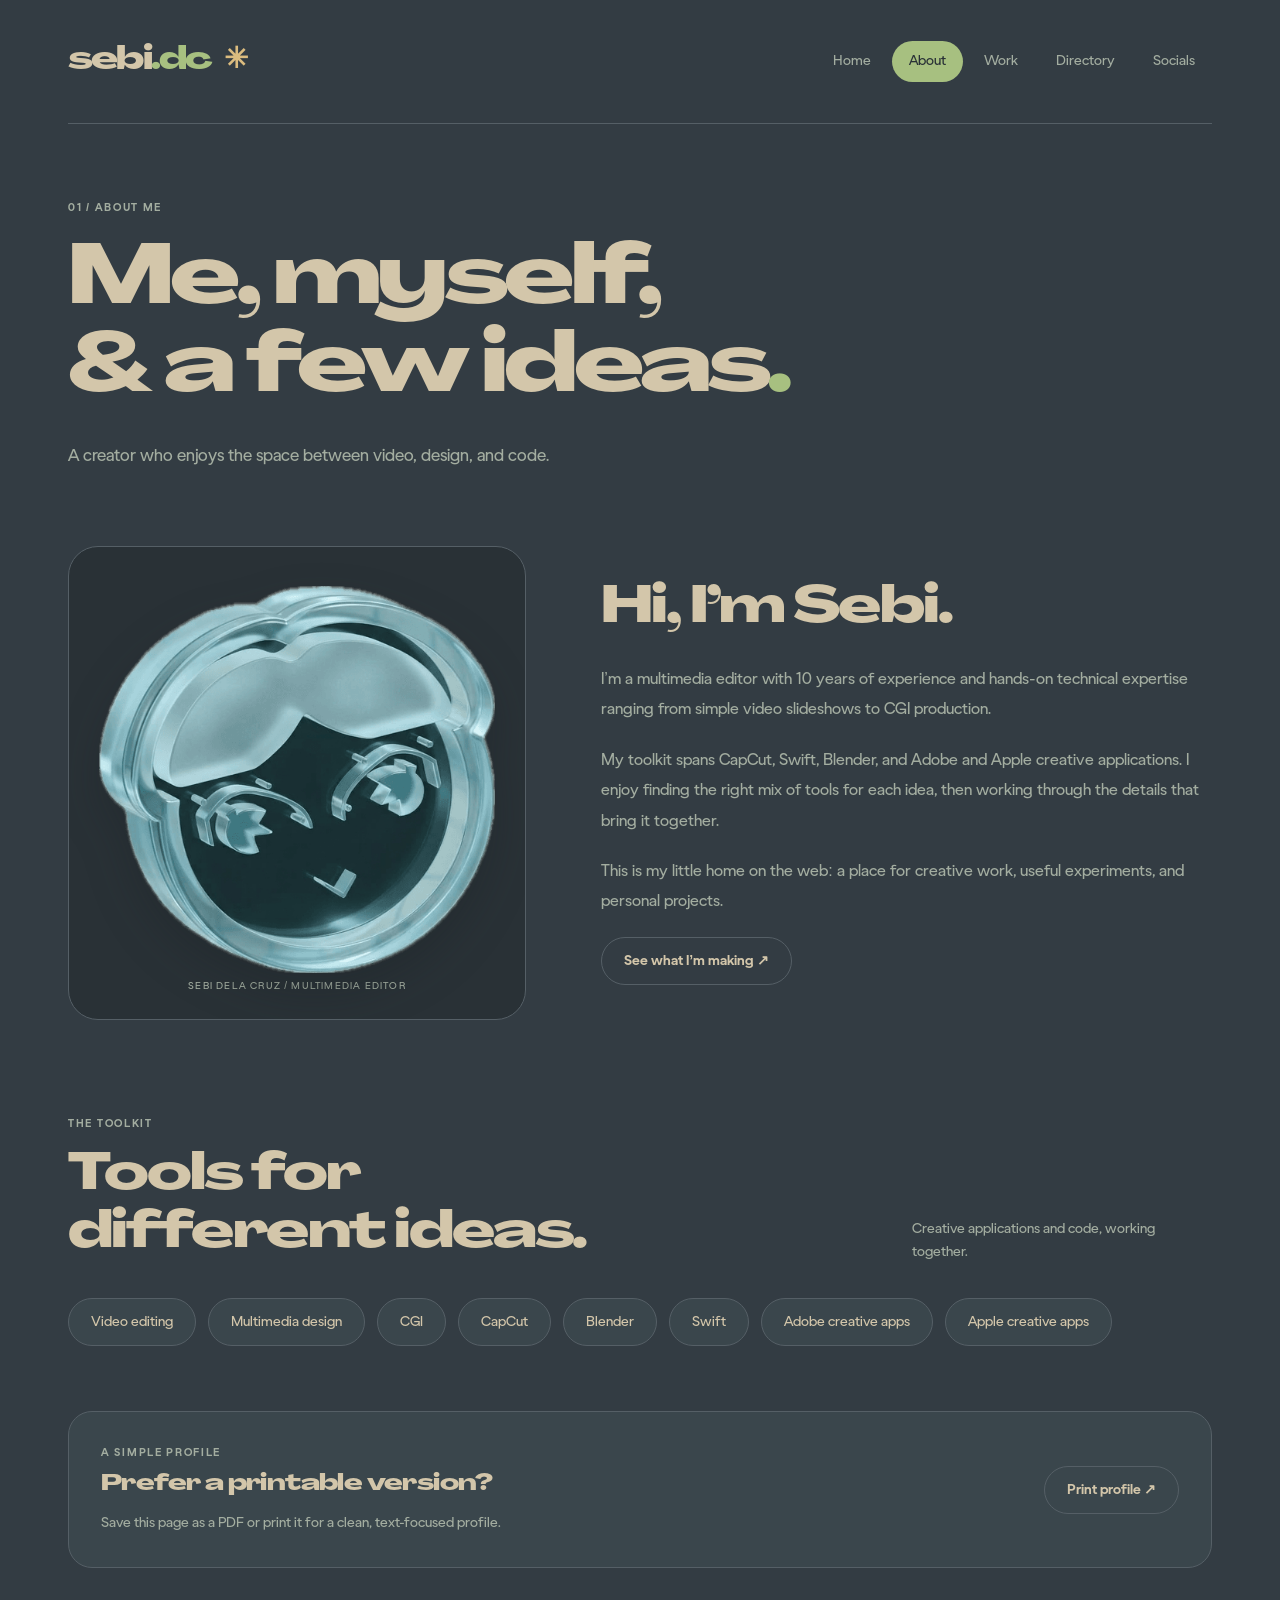
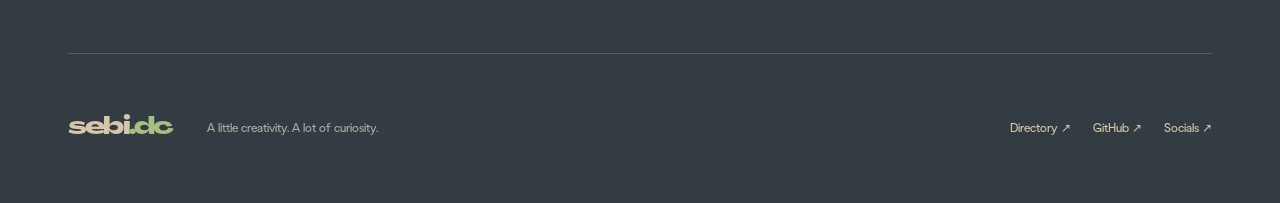
==== about/index.html @ 7e3cb165 "Redesign portfolio in Everforest with project directory and editable socials" ====
<!doctype html><html lang="en"><head><meta charset="utf-8"><meta name="viewport" content="width=device-width, initial-scale=1"><meta name="theme-color" content="#333c43"><meta name="description" content="Meet Sebi dela Cruz, a multimedia editor working across video, visual design, CGI, and code."><title>About — Sebi dela Cruz</title><link rel="canonical" href="https://sebidc.github.io/about/"><meta property="og:title" content="About — Sebi dela Cruz"><meta property="og:description" content="Meet Sebi dela Cruz, a multimedia editor working across video, visual design, CGI, and code."><meta property="og:type" content="website"><meta property="og:url" content="https://sebidc.github.io/about/"><meta property="og:image" content="https://sebidc.github.io/assets/images/sebi-camera.png"><link rel="icon" type="image/svg+xml" href="/assets/favicon.svg"><link rel="preload" href="/assets/fonts/agrandir-grand-heavy.woff2" as="font" type="font/woff2" crossorigin><link rel="stylesheet" href="/assets/style.css"><script src="/assets/site.js" defer></script></head><body class="page-about"><a class="skip-link" href="#main">Skip to content</a><div class="site-shell"><header class="site-header"><a class="wordmark" href="/" aria-label="Sebi home">sebi<span class="green">.dc</span><span class="wordmark-star" aria-hidden="true">✳</span></a><nav aria-label="Main navigation"><a href="/" >Home</a><a href="/about/" aria-current="page">About</a><a href="/work/" >Work</a><a href="/directory/" >Directory</a><a href="/socials/" >Socials</a></nav></header><main id="main"><section class="page-intro"><p class="eyebrow">01 / ABOUT ME</p><h1>Me, myself,<br>& a few ideas<span class="green">.</span></h1><p class="intro-copy">A creator who enjoys the space between video, design, and code.</p></section><section class="about-layout"><div class="portrait-card"><img src="/assets/images/mascot.png" alt="Sebi’s original mint and blue 3D mascot"><span>sebi dela cruz / multimedia editor</span></div><div class="about-copy"><h2>Hi, I’m Sebi.</h2><p>I’m a multimedia editor with 10 years of experience and hands-on technical expertise ranging from simple video slideshows to CGI production.</p><p>My toolkit spans CapCut, Swift, Blender, and Adobe and Apple creative applications. I enjoy finding the right mix of tools for each idea, then working through the details that bring it together.</p><p>This is my little home on the web: a place for creative work, useful experiments, and personal projects.</p><a class="button secondary" href="/work/">See what I’m making ↗</a></div></section><section class="skills-section"><div class="section-heading"><div><p class="eyebrow">THE TOOLKIT</p><h2>Tools for<br>different ideas.</h2></div><p>Creative applications and code, working together.</p></div><div class="skill-tags"><span>Video editing</span><span>Multimedia design</span><span>CGI</span><span>CapCut</span><span>Blender</span><span>Swift</span><span>Adobe creative apps</span><span>Apple creative apps</span></div></section><section class="note-panel"><div><p class="eyebrow">A SIMPLE PROFILE</p><h3>Prefer a printable version?</h3><p>Save this page as a PDF or print it for a clean, text-focused profile.</p></div><button class="button secondary" type="button" data-print>Print profile ↗</button></section></main><footer><a class="wordmark" href="/">sebi<span class="green">.dc</span></a><p>A little creativity. A lot of curiosity.</p><div><a href="/directory/">Directory ↗</a><a href="https://github.com/sebidc" target="_blank" rel="noopener noreferrer">GitHub ↗</a><a href="/socials/">Socials ↗</a></div></footer></div></body></html>
---- assets/style.css ----
@font-face{font-family:Agrandir;src:url('/assets/fonts/agrandir-grand-heavy.woff2') format('woff2');font-weight:900;font-display:swap}@font-face{font-family:Gramatika;src:url('/assets/fonts/gramatika-regular.otf') format('opentype');font-weight:400;font-display:swap}@font-face{font-family:Gramatika;src:url('/assets/fonts/gramatika-bold.otf') format('opentype');font-weight:700;font-display:swap}
:root{--bg:#333c43;--dim:#293136;--panel:#3a464c;--surface:#434f55;--line:#555f66;--fg:#d3c6aa;--muted:#a3ada0;--green:#a7c080;--yellow:#dbbc7f;--blue:#7fbbb3;--radius:24px;color-scheme:dark}*{box-sizing:border-box}html{scroll-behavior:smooth;scroll-padding-top:30px}body{margin:0;background:var(--bg);color:var(--fg);font-family:Gramatika,Arial,sans-serif;font-size:16px;line-height:1.6}a{color:inherit;text-decoration:none}button,input{font:inherit}button,a,input{-webkit-tap-highlight-color:transparent}button{cursor:pointer}a,button{touch-action:manipulation}a:focus-visible,button:focus-visible,input:focus-visible{outline:3px solid var(--yellow);outline-offset:5px}img{display:block;max-width:100%}.site-shell{max-width:1240px;margin:auto;padding:0 48px}.site-header{min-height:124px;display:flex;align-items:center;justify-content:space-between;border-bottom:1px solid var(--line);gap:24px}.wordmark{font-family:Agrandir,Arial,sans-serif;font-weight:900;font-size:32px;letter-spacing:-1.8px;display:inline-flex;align-items:center;gap:0;white-space:nowrap}.wordmark-star{color:var(--yellow);font-size:29px;margin-left:13px}.green{color:var(--green)}.muted{color:var(--muted)}nav{display:flex;gap:4px;align-items:center}nav a{font-size:14px;padding:9px 17px;border-radius:30px;color:var(--muted);transition:.2s}nav a:hover{background:var(--panel);color:var(--fg)}nav a[aria-current=page]{background:var(--green);color:var(--dim)}h1,h2,h3,p{margin-top:0}h1,h2,h3{font-family:Agrandir,Arial,sans-serif;font-weight:900}h1{font-size:clamp(54px,6.5vw,86px);line-height:1.06;letter-spacing:-4px;margin-bottom:26px}h2{font-size:clamp(35px,4vw,52px);line-height:1.12;letter-spacing:-2.1px;margin-bottom:0}h3{font-size:24px;line-height:1.2;letter-spacing:-.6px;margin-bottom:14px}p{margin-bottom:20px}.eyebrow{font-size:11px;font-weight:700;letter-spacing:1.7px;text-transform:uppercase;color:var(--muted);margin-bottom:22px}.dot{display:inline-block;background:var(--green);border-radius:50%;width:7px;height:7px;margin-right:8px;vertical-align:middle}.hero{display:grid;grid-template-columns:1.14fr 1fr;gap:20px;min-height:655px;align-items:center;padding:65px 0 60px}.hero h1{max-width:650px}.hero-description{max-width:460px;color:var(--muted);font-size:17px;line-height:1.8}.actions{display:flex;gap:12px;align-items:center;flex-wrap:wrap}.button{border:1px solid transparent;display:inline-flex;align-items:center;justify-content:center;gap:25px;min-height:48px;padding:12px 22px;border-radius:30px;font-size:14px;font-weight:700;line-height:1.4;transition:transform .2s,background .2s}.button:hover{transform:translateY(-3px)}.primary{background:var(--green);color:var(--dim)}.primary:hover{background:#bbd495}.secondary{background:transparent;border-color:var(--line);color:var(--fg)}.secondary:hover{background:var(--surface)}.hero-footnote{display:flex;gap:20px;font-size:11px;color:var(--muted);margin-top:35px}.hero-footnote span+span:before{content:'·';margin-right:20px;color:var(--green)}.hero-art{position:relative;min-height:465px;display:flex;align-items:center;justify-content:center;isolation:isolate}.hero-art:before{content:'';position:absolute;inset:65px 30px;background:radial-gradient(ellipse,#a7c08020,transparent 70%);z-index:-1}.hero-sticker{width:84%;position:relative;transform:rotate(-7deg);filter:drop-shadow(0 25px 25px #1f282c55);z-index:2}.orbit{position:absolute;border:1px solid var(--line);border-radius:50%;width:95%;height:75%;transform:rotate(-25deg)}.orbit-two{width:75%;height:98%;transform:rotate(25deg);border-style:dashed;opacity:.65}.art-star{color:var(--yellow);position:absolute;font-size:55px;line-height:1}.star-one{top:12px;right:45px}.star-two{bottom:35px;left:10px;font-size:34px;color:var(--blue)}.art-label{position:absolute;font-size:11px;color:var(--muted);letter-spacing:1px;z-index:3}.label-top{top:24px;left:24px;transform:rotate(-7deg)}.label-bottom{bottom:0;right:65px;transform:rotate(5deg)}.floating-tag{position:absolute;border:1px solid var(--line);border-radius:14px;padding:11px 15px;font-size:12px;background:var(--panel);box-shadow:0 10px 24px #26303644;z-index:4}.tag-video{top:110px;right:-10px;color:var(--yellow);transform:rotate(8deg)}.tag-code{bottom:60px;left:-10px;color:var(--blue);transform:rotate(-6deg)}.intro-strip{padding:40px 0;border-top:1px solid var(--line);border-bottom:1px solid var(--line);display:flex;align-items:center;gap:50px}.intro-strip p{font-size:21px;line-height:1.5;margin:0;flex:1}.section-number{font-size:11px;letter-spacing:1.6px;color:var(--muted)}.text-link{font-size:13px;font-weight:700;color:var(--green);white-space:nowrap}.text-link:hover{text-decoration:underline}main>section:not(.hero):not(.intro-strip):not(.page-intro):not(.contact-banner):not(.note-panel):not(.contact-layout):not(.about-layout){margin-top:95px}.section-heading{display:flex;justify-content:space-between;align-items:end;gap:45px;margin-bottom:35px}.section-heading .eyebrow{margin-bottom:16px}.section-heading>p{max-width:300px;color:var(--muted);font-size:14px;margin:0}.practice-grid{display:grid;grid-template-columns:repeat(3,1fr);gap:16px}.practice-card{padding:32px 25px;border:1px solid var(--line);border-radius:var(--radius);background:var(--panel);transition:transform .2s,border-color .2s}.practice-card:hover{transform:translateY(-5px);border-color:var(--green)}.practice-card p{color:var(--muted);font-size:14px;min-height:50px}.practice-icon{display:block;color:var(--green);font-family:Agrandir;font-size:28px;margin-bottom:34px}.practice-card:nth-child(2) .practice-icon{color:var(--yellow)}.practice-card:nth-child(3) .practice-icon{color:var(--blue)}.project-grid{display:grid;grid-template-columns:1.25fr 1fr 1fr;gap:16px}.project-card{display:flex;flex-direction:column;background:var(--panel);border:1px solid var(--line);border-radius:var(--radius);padding:28px;position:relative;overflow:hidden;transition:transform .2s,border-color .2s;min-height:310px}.project-card:hover,.destination:hover{transform:translateY(-5px);border-color:var(--green)}.card-top{display:flex;align-items:center;justify-content:space-between;gap:14px;margin-bottom:45px}.card-top .eyebrow{font-size:10px;margin:0;letter-spacing:1.1px}.arrow{color:var(--green);font-size:23px;line-height:1}.project-card h3{font-size:27px}.project-card p{color:var(--muted);font-size:14px;flex:1}.card-tag{font-size:11px;color:var(--green);border-top:1px solid var(--line);padding-top:16px;display:block;margin-top:10px}.with-art{background:var(--dim);padding-right:130px}.with-art .card-top{margin-right:-100px}.with-art h3{position:relative;z-index:2}.card-art{position:absolute;right:-24px;bottom:55px;width:175px;transform:rotate(10deg);pointer-events:none}.with-art p{position:relative;max-width:200px}.with-art .card-tag{margin-right:-100px;position:relative}.contact-banner{position:relative;display:flex;align-items:center;justify-content:space-between;padding:50px;background:var(--dim);border:1px solid var(--line);border-radius:30px;margin-top:95px;overflow:hidden;gap:25px}.contact-banner h2{position:relative;z-index:1}.contact-banner p:not(.eyebrow){color:var(--muted);font-size:14px;margin:20px 0 0}.contact-banner .button{z-index:2}.banner-star{position:absolute;font-size:240px;color:#a7c0800d;right:75px;line-height:1;transform:rotate(15deg)}footer{border-top:1px solid var(--line);margin-top:85px;min-height:150px;display:flex;gap:35px;align-items:center;padding:35px 0}footer .wordmark{font-size:24px}footer p{color:var(--muted);font-size:12px;margin:0;flex:1}footer>div{display:flex;gap:22px;font-size:12px}footer a:hover{color:var(--green)}.page-intro{padding:75px 0 40px;max-width:850px}.intro-copy{max-width:530px;font-size:17px;color:var(--muted);line-height:1.8;margin-bottom:0}.page-intro h1{margin-bottom:25px}.about-layout{display:grid;grid-template-columns:.9fr 1.2fr;gap:75px;align-items:center;margin-top:35px}.portrait-card{background:var(--dim);border:1px solid var(--line);border-radius:30px;overflow:hidden;padding:35px 30px 25px}.portrait-card img{aspect-ratio:1;object-fit:contain;filter:drop-shadow(0 20px 20px #151e2244)}.portrait-card span{font-size:10px;letter-spacing:1.2px;text-transform:uppercase;color:var(--muted);display:block;text-align:center}.about-copy h2{margin-bottom:26px}.about-copy p{color:var(--muted);font-size:16px;line-height:1.9}.skill-tags{display:flex;flex-wrap:wrap;gap:12px}.skill-tags span{background:var(--panel);border:1px solid var(--line);border-radius:50px;padding:12px 22px;font-size:14px}.note-panel{margin-top:65px;display:flex;align-items:center;justify-content:space-between;gap:35px;padding:32px;background:var(--panel);border:1px solid var(--line);border-radius:var(--radius)}.note-panel .eyebrow{margin-bottom:10px}.note-panel h3{font-size:22px}.note-panel p:not(.eyebrow){font-size:14px;color:var(--muted);margin:0}.note-star{font-size:55px;color:var(--green)}.artwork-grid{display:grid;grid-template-columns:repeat(3,1fr);gap:20px}.artwork-card{margin:0;background:var(--panel);border:1px solid var(--line);border-radius:var(--radius);overflow:hidden}.artwork-card img{width:100%;aspect-ratio:864/1219;object-fit:cover;transition:transform .3s}.artwork-card a{display:block;overflow:hidden}.artwork-card a:hover img{transform:scale(1.025)}.artwork-card figcaption{display:flex;justify-content:space-between;font-size:12px;padding:18px 20px;color:var(--muted)}.tool-grid{display:grid;grid-template-columns:repeat(2,1fr);gap:18px}.tool-grid .project-card{min-height:260px}.tool-grid h3{overflow-wrap:anywhere;font-size:25px}.directory-toolbar{display:flex;justify-content:space-between;align-items:center;gap:25px}.filter-group{display:flex;gap:8px;flex-wrap:wrap}.filter{background:var(--panel);border:1px solid var(--line);color:var(--muted);border-radius:30px;padding:9px 18px;font-size:13px}.filter:hover{color:var(--fg)}.filter.active{background:var(--green);color:var(--dim);border-color:var(--green)}.search-box{display:flex;align-items:center;gap:12px;border:1px solid var(--line);border-radius:30px;padding:9px 17px;color:var(--muted);background:var(--dim)}.search-box input{background:transparent;border:0;min-width:0;width:180px;color:var(--fg);font-size:13px;outline:none}.search-box input::placeholder{color:var(--muted)}.search-box:focus-within{outline:2px solid var(--yellow)}.result-count{font-size:11px;color:var(--muted);margin:20px 0}.directory-grid{display:grid;grid-template-columns:repeat(3,1fr);gap:18px}.destination{padding:25px;display:flex;flex-direction:column;min-height:260px;border:1px solid var(--line);border-radius:var(--radius);background:var(--panel);transition:.2s}.destination h3{font-size:26px}.destination p{font-size:14px;color:var(--muted);flex:1}.destination .card-top{margin-bottom:30px}.route{font-family:monospace;font-size:11px;color:var(--blue);overflow-wrap:anywhere}.empty-state{padding:50px;text-align:center;color:var(--muted)}[hidden]{display:none!important}.contact-layout{display:grid;grid-template-columns:1fr 1fr;gap:90px;align-items:center;margin-top:30px}.contact-illustration{position:relative;text-align:center;background:var(--dim);border:1px solid var(--line);padding:35px;border-radius:30px}.contact-illustration img{width:70%;margin:0 auto 15px;transform:rotate(-7deg)}.contact-illustration .art-star{top:35px;right:35px}.contact-illustration p{font-family:Agrandir;font-size:25px;line-height:1.3;margin:0}.social-link{display:flex;justify-content:space-between;padding:21px 0;font-size:24px;border-bottom:1px solid var(--line)}.social-link:hover{color:var(--green)}.social-link span:last-child{color:var(--green)}.contact-note{color:var(--muted);font-size:13px;margin-top:25px;max-width:330px}.skip-link{position:fixed;top:10px;left:10px;z-index:20;background:var(--green);color:var(--dim);padding:10px 20px;border-radius:10px;transform:translateY(-160%)}.skip-link:focus{transform:translateY(0)}
@media(min-width:1500px){.site-shell{max-width:1320px}.hero{min-height:730px}h1{font-size:92px}}
@media(max-width:1000px){.site-shell{padding:0 32px}.hero{gap:0;min-height:590px}h1{font-size:64px;letter-spacing:-3px}.hero-art{min-height:400px}.hero-footnote{gap:10px}.hero-footnote span+span:before{margin-right:10px}.floating-tag{font-size:10px}.tag-video{right:0}.project-grid{grid-template-columns:1fr 1fr}.project-grid .with-art{grid-column:1/-1;min-height:270px;padding-right:240px}.card-art{width:220px;right:30px;bottom:15px}.with-art p{max-width:400px}.with-art .card-top,.with-art .card-tag{margin-right:0}.intro-strip{gap:25px}.intro-strip p{font-size:18px}.practice-card{padding:25px 20px}.practice-card h3{font-size:21px}footer{gap:22px;flex-wrap:wrap}footer>div{gap:15px}.directory-grid{grid-template-columns:repeat(2,1fr)}.directory-toolbar{align-items:start;flex-direction:column;gap:18px}.search-box{width:100%}.search-box input{width:100%}.about-layout{gap:40px}.contact-layout{gap:45px}}
@media(max-width:700px){.site-shell{padding:0 22px}.site-header{min-height:126px;flex-direction:column;justify-content:center;gap:18px;padding:22px 0}.wordmark{font-size:28px}nav{width:100%;justify-content:center;gap:0}nav a{font-size:12px;padding:8px 12px}.hero{grid-template-columns:1fr;padding:48px 0 35px;gap:20px}.hero h1{font-size:60px;letter-spacing:-3.3px}.hero-description{font-size:16px;max-width:430px}.hero .eyebrow{font-size:10px;letter-spacing:1.2px;margin-bottom:24px}.button{padding:12px 20px;font-size:13px;gap:16px}.hero-footnote{margin-top:25px;font-size:10px;gap:10px;flex-wrap:wrap}.hero-art{min-height:370px;max-width:430px;width:100%;margin:auto}.hero-sticker{max-height:300px;object-fit:contain;width:80%}.orbit{width:90%;height:80%}.orbit-two{width:75%;height:100%}.star-one{top:5px;right:25px}.label-top{left:25px;top:15px}.label-bottom{bottom:3px;right:30px}.tag-video{top:85px;right:0}.tag-code{bottom:40px;left:0}.intro-strip{align-items:start;gap:20px;flex-direction:column;padding:30px 0}.intro-strip p{font-size:18px}.section-heading{align-items:start;flex-direction:column;gap:20px;margin-bottom:26px}.section-heading>p{max-width:400px}.section-heading .eyebrow{font-size:10px}.practice-grid{grid-template-columns:1fr}.practice-card{padding:26px}.practice-card h3{font-size:25px}.practice-icon{margin-bottom:20px}.practice-card p{min-height:0}.project-grid{grid-template-columns:1fr}.project-grid .with-art{grid-column:auto;padding-right:110px;min-height:330px}.with-art p{max-width:195px}.card-art{width:165px;right:-25px;bottom:50px}.project-card{min-height:260px;padding:26px}.with-art .card-top,.with-art .card-tag{margin-right:-75px}.project-card h3{font-size:27px}.contact-banner{padding:30px;flex-direction:column;align-items:start;margin-top:65px}.contact-banner h2{font-size:40px}.contact-banner .button{margin-top:8px}.banner-star{right:-20px;bottom:0}.contact-banner p:not(.eyebrow){max-width:230px}main>section:not(.hero):not(.intro-strip):not(.page-intro):not(.contact-banner):not(.note-panel):not(.contact-layout):not(.about-layout){margin-top:65px}h2{font-size:38px;letter-spacing:-1.8px}footer{margin-top:60px;gap:18px;align-items:start;flex-direction:column;padding:30px 0}footer p{font-size:12px}footer>div{gap:25px}.page-intro{padding:50px 0 20px}.page-intro h1{font-size:53px;letter-spacing:-2.8px}.intro-copy{font-size:16px}.about-layout,.contact-layout{grid-template-columns:1fr;gap:35px;margin-top:25px}.portrait-card{max-width:430px}.portrait-card img{max-height:300px;margin:auto}.about-copy p{font-size:15px}.skill-tags{gap:9px}.skill-tags span{padding:10px 16px;font-size:12px}.note-panel{padding:25px;gap:25px;align-items:start;flex-direction:column;margin-top:50px}.note-panel h3{font-size:21px}.note-star{align-self:end}.artwork-grid{grid-template-columns:1fr;gap:24px}.artwork-card{max-width:440px;margin:auto}.tool-grid,.directory-grid{grid-template-columns:1fr}.tool-grid .project-card{min-height:250px}.filter-group{gap:7px}.filter{padding:9px 13px;font-size:12px}.destination{min-height:235px}.contact-illustration img{width:65%;max-height:230px;object-fit:contain}.contact-links{padding:0 5px}.empty-state{padding:35px 10px}}
@media(prefers-reduced-motion:reduce){html{scroll-behavior:auto}*,*:before,*:after{transition:none!important}}
@media print{body{background:white;color:#222}.site-shell{max-width:none;padding:0}.site-header,footer,.skip-link,.portrait-card,.note-panel,.button{display:none}.page-intro{padding:0 0 20px}h1{font-size:40px}.about-layout{display:block;margin:0}.about-copy p,.intro-copy,.eyebrow{color:#444}.green{color:#222}.skills-section{margin-top:30px!important}.skill-tags span{background:white;border:1px solid #ccc;color:#222}.page-intro h1 br{display:none}h2{font-size:25px}.about-copy h2{margin-bottom:12px}}
.hero-copy{min-width:0}
@media(max-width:700px){.hero h1,.page-intro h1{font-size:clamp(36px,11.5vw,53px);letter-spacing:-2.3px}.hero-art{min-width:0}.contact-illustration p{font-size:23px}}
@media(max-width:700px){.hero-art{overflow:clip}}
.social-grid{display:grid;grid-template-columns:repeat(4,minmax(0,1fr));gap:15px}.social-card{display:flex;flex-direction:column;min-height:190px;padding:25px;background:var(--panel);border:1px solid var(--line);border-radius:22px;transition:transform .2s,border-color .2s}.social-card[href]:hover{transform:translateY(-4px);border-color:var(--green)}.social-card h3{font-size:21px;overflow-wrap:anywhere;margin:18px 0 12px}.social-symbol{font-size:24px;color:var(--green);line-height:1}.social-status{font-size:11px;color:var(--green);margin-top:auto}.social-card.placeholder{background:transparent;border-style:dashed}.placeholder .social-symbol,.placeholder .social-status{color:var(--muted)}.placeholder h3{color:var(--muted)}
@media(max-width:1000px){.social-grid{grid-template-columns:repeat(3,minmax(0,1fr))}}
@media(max-width:700px){.social-grid{grid-template-columns:repeat(2,minmax(0,1fr));gap:12px}.social-card{padding:20px;min-height:170px}.social-card h3{font-size:18px}.section-heading h2{font-size:clamp(30px,9.3vw,38px)}.page-socials h1{font-size:clamp(34px,10.5vw,53px)}}
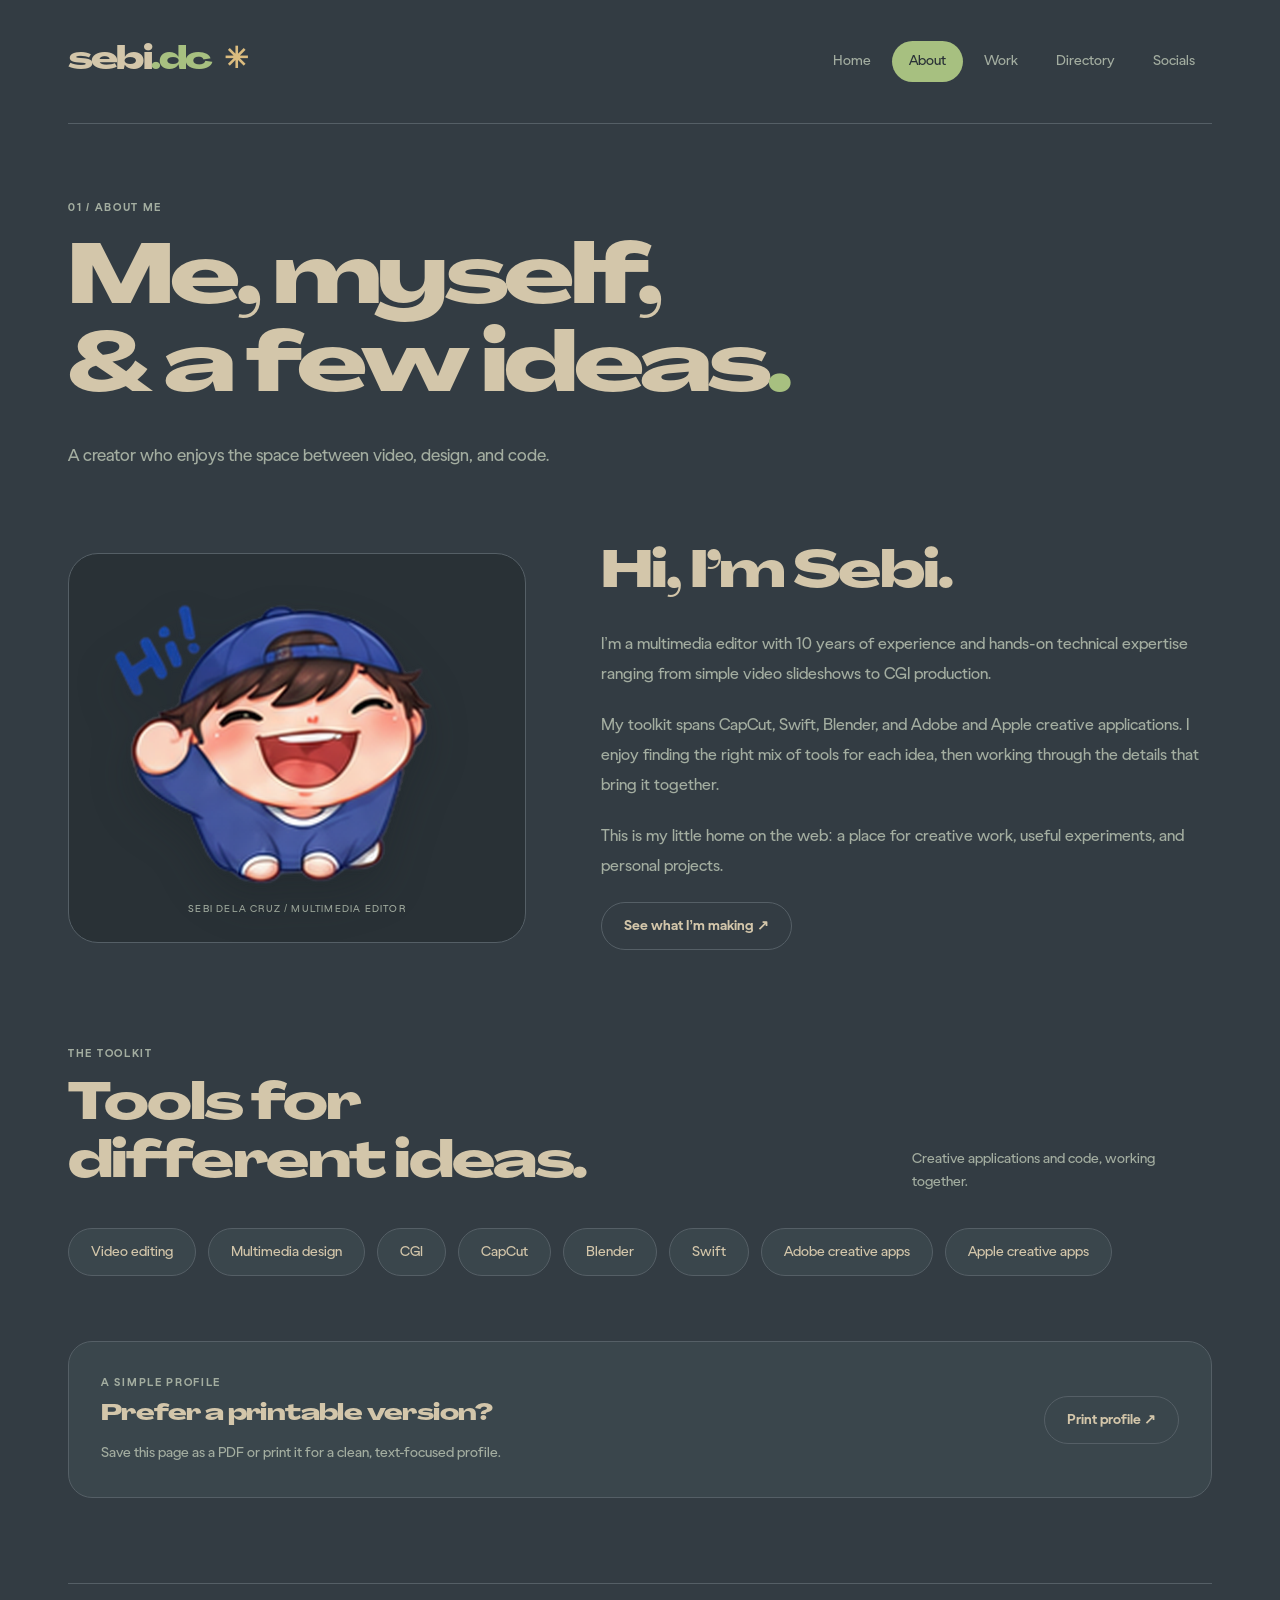
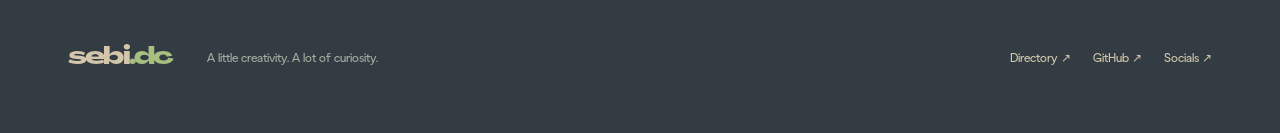
==== commit 82c47867: "Replace About mascot with waving Sebi emoji" ====
--- a/about/index.html
+++ b/about/index.html
@@ -1 +1 @@
-<!doctype html><html lang="en"><head><meta charset="utf-8"><meta name="viewport" content="width=device-width, initial-scale=1"><meta name="theme-color" content="#333c43"><meta name="description" content="Meet Sebi dela Cruz, a multimedia editor working across video, visual design, CGI, and code."><title>About — Sebi dela Cruz</title><link rel="canonical" href="https://sebidc.github.io/about/"><meta property="og:title" content="About — Sebi dela Cruz"><meta property="og:description" content="Meet Sebi dela Cruz, a multimedia editor working across video, visual design, CGI, and code."><meta property="og:type" content="website"><meta property="og:url" content="https://sebidc.github.io/about/"><meta property="og:image" content="https://sebidc.github.io/assets/images/sebi-camera.png"><link rel="icon" type="image/svg+xml" href="/assets/favicon.svg"><link rel="preload" href="/assets/fonts/agrandir-grand-heavy.woff2" as="font" type="font/woff2" crossorigin><link rel="stylesheet" href="/assets/style.css"><script src="/assets/site.js" defer></script></head><body class="page-about"><a class="skip-link" href="#main">Skip to content</a><div class="site-shell"><header class="site-header"><a class="wordmark" href="/" aria-label="Sebi home">sebi<span class="green">.dc</span><span class="wordmark-star" aria-hidden="true">✳</span></a><nav aria-label="Main navigation"><a href="/" >Home</a><a href="/about/" aria-current="page">About</a><a href="/work/" >Work</a><a href="/directory/" >Directory</a><a href="/socials/" >Socials</a></nav></header><main id="main"><section class="page-intro"><p class="eyebrow">01 / ABOUT ME</p><h1>Me, myself,<br>& a few ideas<span class="green">.</span></h1><p class="intro-copy">A creator who enjoys the space between video, design, and code.</p></section><section class="about-layout"><div class="portrait-card"><img src="/assets/images/mascot.png" alt="Sebi’s original mint and blue 3D mascot"><span>sebi dela cruz / multimedia editor</span></div><div class="about-copy"><h2>Hi, I’m Sebi.</h2><p>I’m a multimedia editor with 10 years of experience and hands-on technical expertise ranging from simple video slideshows to CGI production.</p><p>My toolkit spans CapCut, Swift, Blender, and Adobe and Apple creative applications. I enjoy finding the right mix of tools for each idea, then working through the details that bring it together.</p><p>This is my little home on the web: a place for creative work, useful experiments, and personal projects.</p><a class="button secondary" href="/work/">See what I’m making ↗</a></div></section><section class="skills-section"><div class="section-heading"><div><p class="eyebrow">THE TOOLKIT</p><h2>Tools for<br>different ideas.</h2></div><p>Creative applications and code, working together.</p></div><div class="skill-tags"><span>Video editing</span><span>Multimedia design</span><span>CGI</span><span>CapCut</span><span>Blender</span><span>Swift</span><span>Adobe creative apps</span><span>Apple creative apps</span></div></section><section class="note-panel"><div><p class="eyebrow">A SIMPLE PROFILE</p><h3>Prefer a printable version?</h3><p>Save this page as a PDF or print it for a clean, text-focused profile.</p></div><button class="button secondary" type="button" data-print>Print profile ↗</button></section></main><footer><a class="wordmark" href="/">sebi<span class="green">.dc</span></a><p>A little creativity. A lot of curiosity.</p><div><a href="/directory/">Directory ↗</a><a href="https://github.com/sebidc" target="_blank" rel="noopener noreferrer">GitHub ↗</a><a href="/socials/">Socials ↗</a></div></footer></div></body></html>+<!doctype html><html lang="en"><head><meta charset="utf-8"><meta name="viewport" content="width=device-width, initial-scale=1"><meta name="theme-color" content="#333c43"><meta name="description" content="Meet Sebi dela Cruz, a multimedia editor working across video, visual design, CGI, and code."><title>About — Sebi dela Cruz</title><link rel="canonical" href="https://sebidc.github.io/about/"><meta property="og:title" content="About — Sebi dela Cruz"><meta property="og:description" content="Meet Sebi dela Cruz, a multimedia editor working across video, visual design, CGI, and code."><meta property="og:type" content="website"><meta property="og:url" content="https://sebidc.github.io/about/"><meta property="og:image" content="https://sebidc.github.io/assets/images/sebi-camera.png"><link rel="icon" type="image/svg+xml" href="/assets/favicon.svg"><link rel="preload" href="/assets/fonts/agrandir-grand-heavy.woff2" as="font" type="font/woff2" crossorigin><link rel="stylesheet" href="/assets/style.css"><script src="/assets/site.js" defer></script></head><body class="page-about"><a class="skip-link" href="#main">Skip to content</a><div class="site-shell"><header class="site-header"><a class="wordmark" href="/" aria-label="Sebi home">sebi<span class="green">.dc</span><span class="wordmark-star" aria-hidden="true">✳</span></a><nav aria-label="Main navigation"><a href="/" >Home</a><a href="/about/" aria-current="page">About</a><a href="/work/" >Work</a><a href="/directory/" >Directory</a><a href="/socials/" >Socials</a></nav></header><main id="main"><section class="page-intro"><p class="eyebrow">01 / ABOUT ME</p><h1>Me, myself,<br>& a few ideas<span class="green">.</span></h1><p class="intro-copy">A creator who enjoys the space between video, design, and code.</p></section><section class="about-layout"><div class="portrait-card"><img src="/assets/images/sebi-wave.png" alt="Sebi emoji smiling and waving hello"><span>sebi dela cruz / multimedia editor</span></div><div class="about-copy"><h2>Hi, I’m Sebi.</h2><p>I’m a multimedia editor with 10 years of experience and hands-on technical expertise ranging from simple video slideshows to CGI production.</p><p>My toolkit spans CapCut, Swift, Blender, and Adobe and Apple creative applications. I enjoy finding the right mix of tools for each idea, then working through the details that bring it together.</p><p>This is my little home on the web: a place for creative work, useful experiments, and personal projects.</p><a class="button secondary" href="/work/">See what I’m making ↗</a></div></section><section class="skills-section"><div class="section-heading"><div><p class="eyebrow">THE TOOLKIT</p><h2>Tools for<br>different ideas.</h2></div><p>Creative applications and code, working together.</p></div><div class="skill-tags"><span>Video editing</span><span>Multimedia design</span><span>CGI</span><span>CapCut</span><span>Blender</span><span>Swift</span><span>Adobe creative apps</span><span>Apple creative apps</span></div></section><section class="note-panel"><div><p class="eyebrow">A SIMPLE PROFILE</p><h3>Prefer a printable version?</h3><p>Save this page as a PDF or print it for a clean, text-focused profile.</p></div><button class="button secondary" type="button" data-print>Print profile ↗</button></section></main><footer><a class="wordmark" href="/">sebi<span class="green">.dc</span></a><p>A little creativity. A lot of curiosity.</p><div><a href="/directory/">Directory ↗</a><a href="https://github.com/sebidc" target="_blank" rel="noopener noreferrer">GitHub ↗</a><a href="/socials/">Socials ↗</a></div></footer></div></body></html>
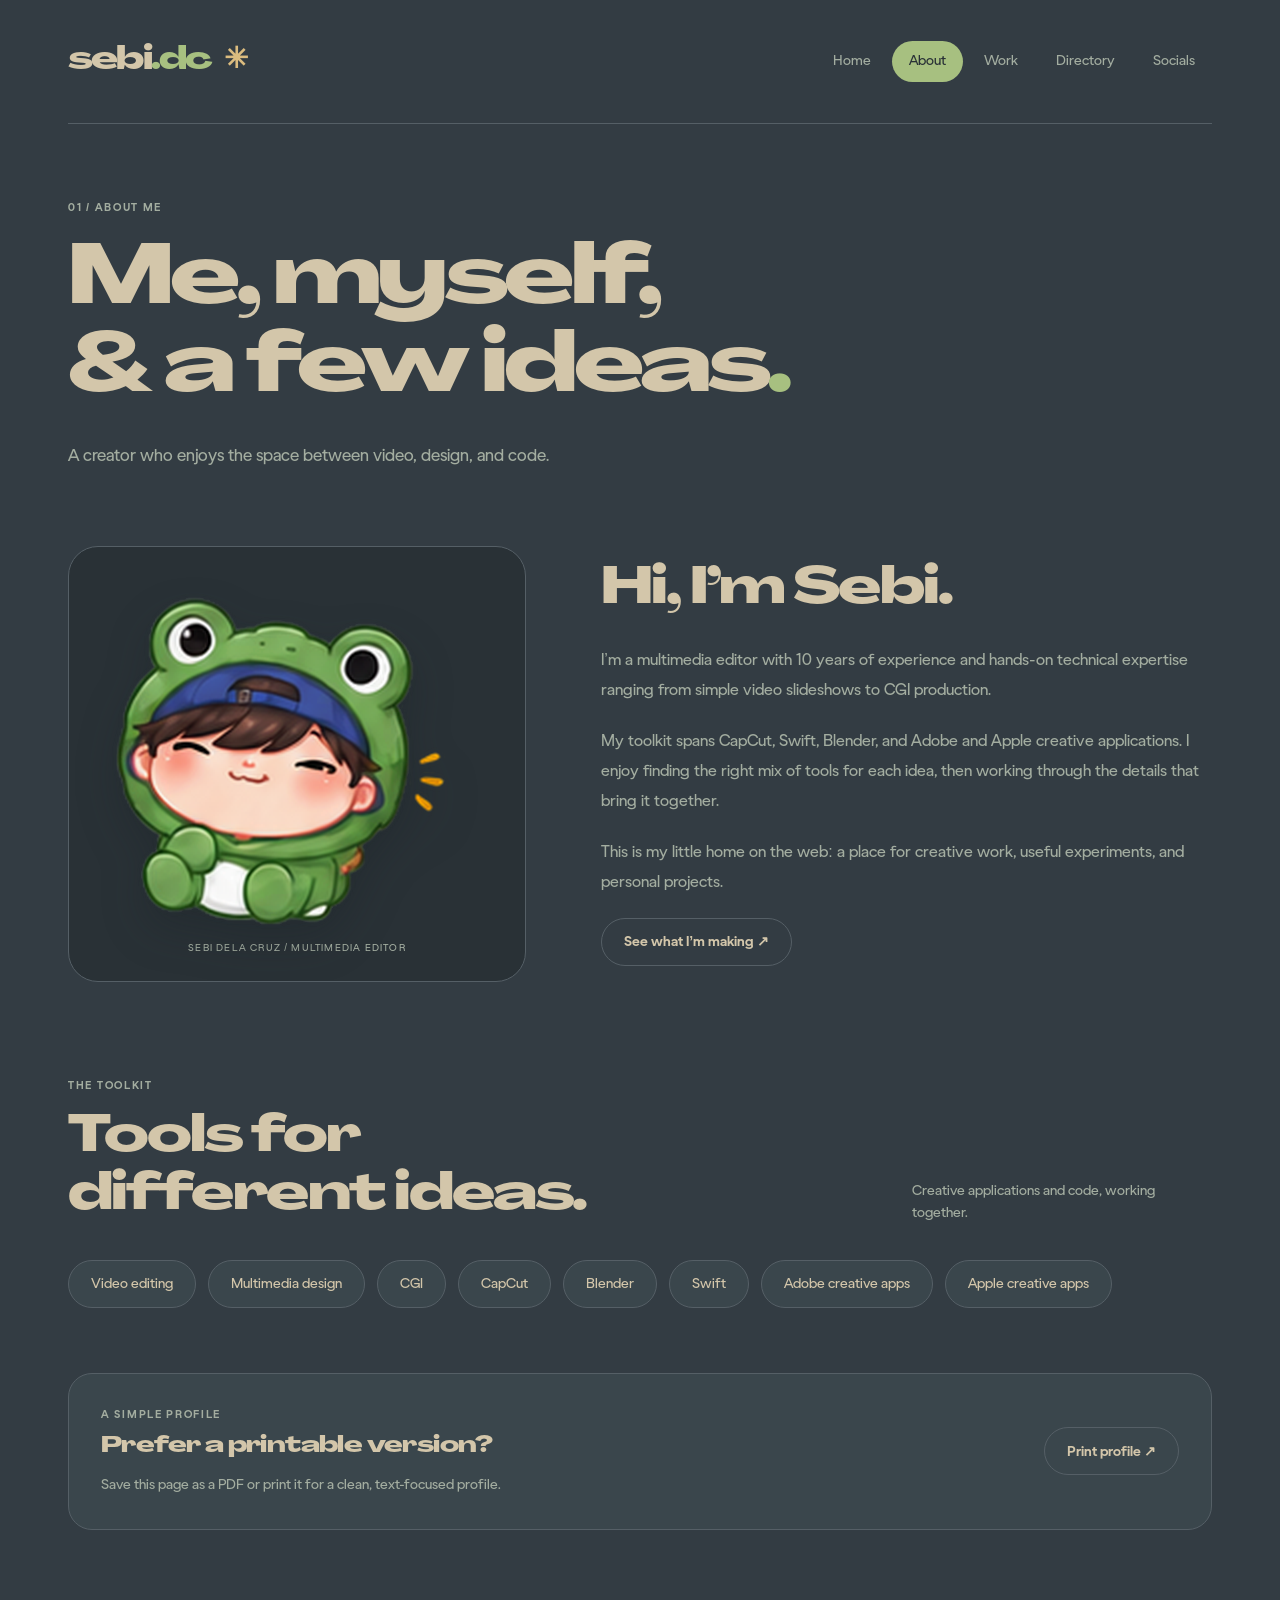
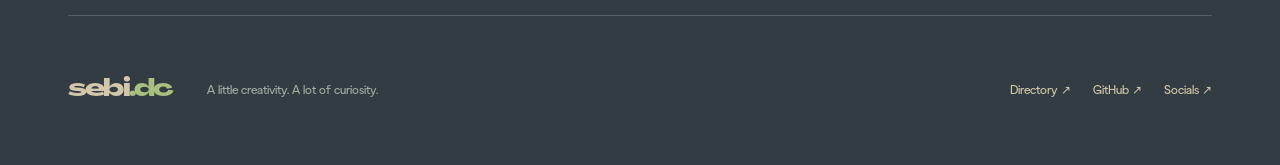
==== commit a558d9fd: "Use frog Sebi emoji on About page" ====
--- a/about/index.html
+++ b/about/index.html
@@ -1 +1 @@
-<!doctype html><html lang="en"><head><meta charset="utf-8"><meta name="viewport" content="width=device-width, initial-scale=1"><meta name="theme-color" content="#333c43"><meta name="description" content="Meet Sebi dela Cruz, a multimedia editor working across video, visual design, CGI, and code."><title>About — Sebi dela Cruz</title><link rel="canonical" href="https://sebidc.github.io/about/"><meta property="og:title" content="About — Sebi dela Cruz"><meta property="og:description" content="Meet Sebi dela Cruz, a multimedia editor working across video, visual design, CGI, and code."><meta property="og:type" content="website"><meta property="og:url" content="https://sebidc.github.io/about/"><meta property="og:image" content="https://sebidc.github.io/assets/images/sebi-camera.png"><link rel="icon" type="image/svg+xml" href="/assets/favicon.svg"><link rel="preload" href="/assets/fonts/agrandir-grand-heavy.woff2" as="font" type="font/woff2" crossorigin><link rel="stylesheet" href="/assets/style.css"><script src="/assets/site.js" defer></script></head><body class="page-about"><a class="skip-link" href="#main">Skip to content</a><div class="site-shell"><header class="site-header"><a class="wordmark" href="/" aria-label="Sebi home">sebi<span class="green">.dc</span><span class="wordmark-star" aria-hidden="true">✳</span></a><nav aria-label="Main navigation"><a href="/" >Home</a><a href="/about/" aria-current="page">About</a><a href="/work/" >Work</a><a href="/directory/" >Directory</a><a href="/socials/" >Socials</a></nav></header><main id="main"><section class="page-intro"><p class="eyebrow">01 / ABOUT ME</p><h1>Me, myself,<br>& a few ideas<span class="green">.</span></h1><p class="intro-copy">A creator who enjoys the space between video, design, and code.</p></section><section class="about-layout"><div class="portrait-card"><img src="/assets/images/sebi-wave.png" alt="Sebi emoji smiling and waving hello"><span>sebi dela cruz / multimedia editor</span></div><div class="about-copy"><h2>Hi, I’m Sebi.</h2><p>I’m a multimedia editor with 10 years of experience and hands-on technical expertise ranging from simple video slideshows to CGI production.</p><p>My toolkit spans CapCut, Swift, Blender, and Adobe and Apple creative applications. I enjoy finding the right mix of tools for each idea, then working through the details that bring it together.</p><p>This is my little home on the web: a place for creative work, useful experiments, and personal projects.</p><a class="button secondary" href="/work/">See what I’m making ↗</a></div></section><section class="skills-section"><div class="section-heading"><div><p class="eyebrow">THE TOOLKIT</p><h2>Tools for<br>different ideas.</h2></div><p>Creative applications and code, working together.</p></div><div class="skill-tags"><span>Video editing</span><span>Multimedia design</span><span>CGI</span><span>CapCut</span><span>Blender</span><span>Swift</span><span>Adobe creative apps</span><span>Apple creative apps</span></div></section><section class="note-panel"><div><p class="eyebrow">A SIMPLE PROFILE</p><h3>Prefer a printable version?</h3><p>Save this page as a PDF or print it for a clean, text-focused profile.</p></div><button class="button secondary" type="button" data-print>Print profile ↗</button></section></main><footer><a class="wordmark" href="/">sebi<span class="green">.dc</span></a><p>A little creativity. A lot of curiosity.</p><div><a href="/directory/">Directory ↗</a><a href="https://github.com/sebidc" target="_blank" rel="noopener noreferrer">GitHub ↗</a><a href="/socials/">Socials ↗</a></div></footer></div></body></html>+<!doctype html><html lang="en"><head><meta charset="utf-8"><meta name="viewport" content="width=device-width, initial-scale=1"><meta name="theme-color" content="#333c43"><meta name="description" content="Meet Sebi dela Cruz, a multimedia editor working across video, visual design, CGI, and code."><title>About — Sebi dela Cruz</title><link rel="canonical" href="https://sebidc.github.io/about/"><meta property="og:title" content="About — Sebi dela Cruz"><meta property="og:description" content="Meet Sebi dela Cruz, a multimedia editor working across video, visual design, CGI, and code."><meta property="og:type" content="website"><meta property="og:url" content="https://sebidc.github.io/about/"><meta property="og:image" content="https://sebidc.github.io/assets/images/sebi-camera.png"><link rel="icon" type="image/svg+xml" href="/assets/favicon.svg"><link rel="preload" href="/assets/fonts/agrandir-grand-heavy.woff2" as="font" type="font/woff2" crossorigin><link rel="stylesheet" href="/assets/style.css"><script src="/assets/site.js" defer></script></head><body class="page-about"><a class="skip-link" href="#main">Skip to content</a><div class="site-shell"><header class="site-header"><a class="wordmark" href="/" aria-label="Sebi home">sebi<span class="green">.dc</span><span class="wordmark-star" aria-hidden="true">✳</span></a><nav aria-label="Main navigation"><a href="/" >Home</a><a href="/about/" aria-current="page">About</a><a href="/work/" >Work</a><a href="/directory/" >Directory</a><a href="/socials/" >Socials</a></nav></header><main id="main"><section class="page-intro"><p class="eyebrow">01 / ABOUT ME</p><h1>Me, myself,<br>& a few ideas<span class="green">.</span></h1><p class="intro-copy">A creator who enjoys the space between video, design, and code.</p></section><section class="about-layout"><div class="portrait-card"><img src="/assets/images/sebi-frog.png" alt="Sebi emoji wearing a green frog hood"><span>sebi dela cruz / multimedia editor</span></div><div class="about-copy"><h2>Hi, I’m Sebi.</h2><p>I’m a multimedia editor with 10 years of experience and hands-on technical expertise ranging from simple video slideshows to CGI production.</p><p>My toolkit spans CapCut, Swift, Blender, and Adobe and Apple creative applications. I enjoy finding the right mix of tools for each idea, then working through the details that bring it together.</p><p>This is my little home on the web: a place for creative work, useful experiments, and personal projects.</p><a class="button secondary" href="/work/">See what I’m making ↗</a></div></section><section class="skills-section"><div class="section-heading"><div><p class="eyebrow">THE TOOLKIT</p><h2>Tools for<br>different ideas.</h2></div><p>Creative applications and code, working together.</p></div><div class="skill-tags"><span>Video editing</span><span>Multimedia design</span><span>CGI</span><span>CapCut</span><span>Blender</span><span>Swift</span><span>Adobe creative apps</span><span>Apple creative apps</span></div></section><section class="note-panel"><div><p class="eyebrow">A SIMPLE PROFILE</p><h3>Prefer a printable version?</h3><p>Save this page as a PDF or print it for a clean, text-focused profile.</p></div><button class="button secondary" type="button" data-print>Print profile ↗</button></section></main><footer><a class="wordmark" href="/">sebi<span class="green">.dc</span></a><p>A little creativity. A lot of curiosity.</p><div><a href="/directory/">Directory ↗</a><a href="https://github.com/sebidc" target="_blank" rel="noopener noreferrer">GitHub ↗</a><a href="/socials/">Socials ↗</a></div></footer></div></body></html>
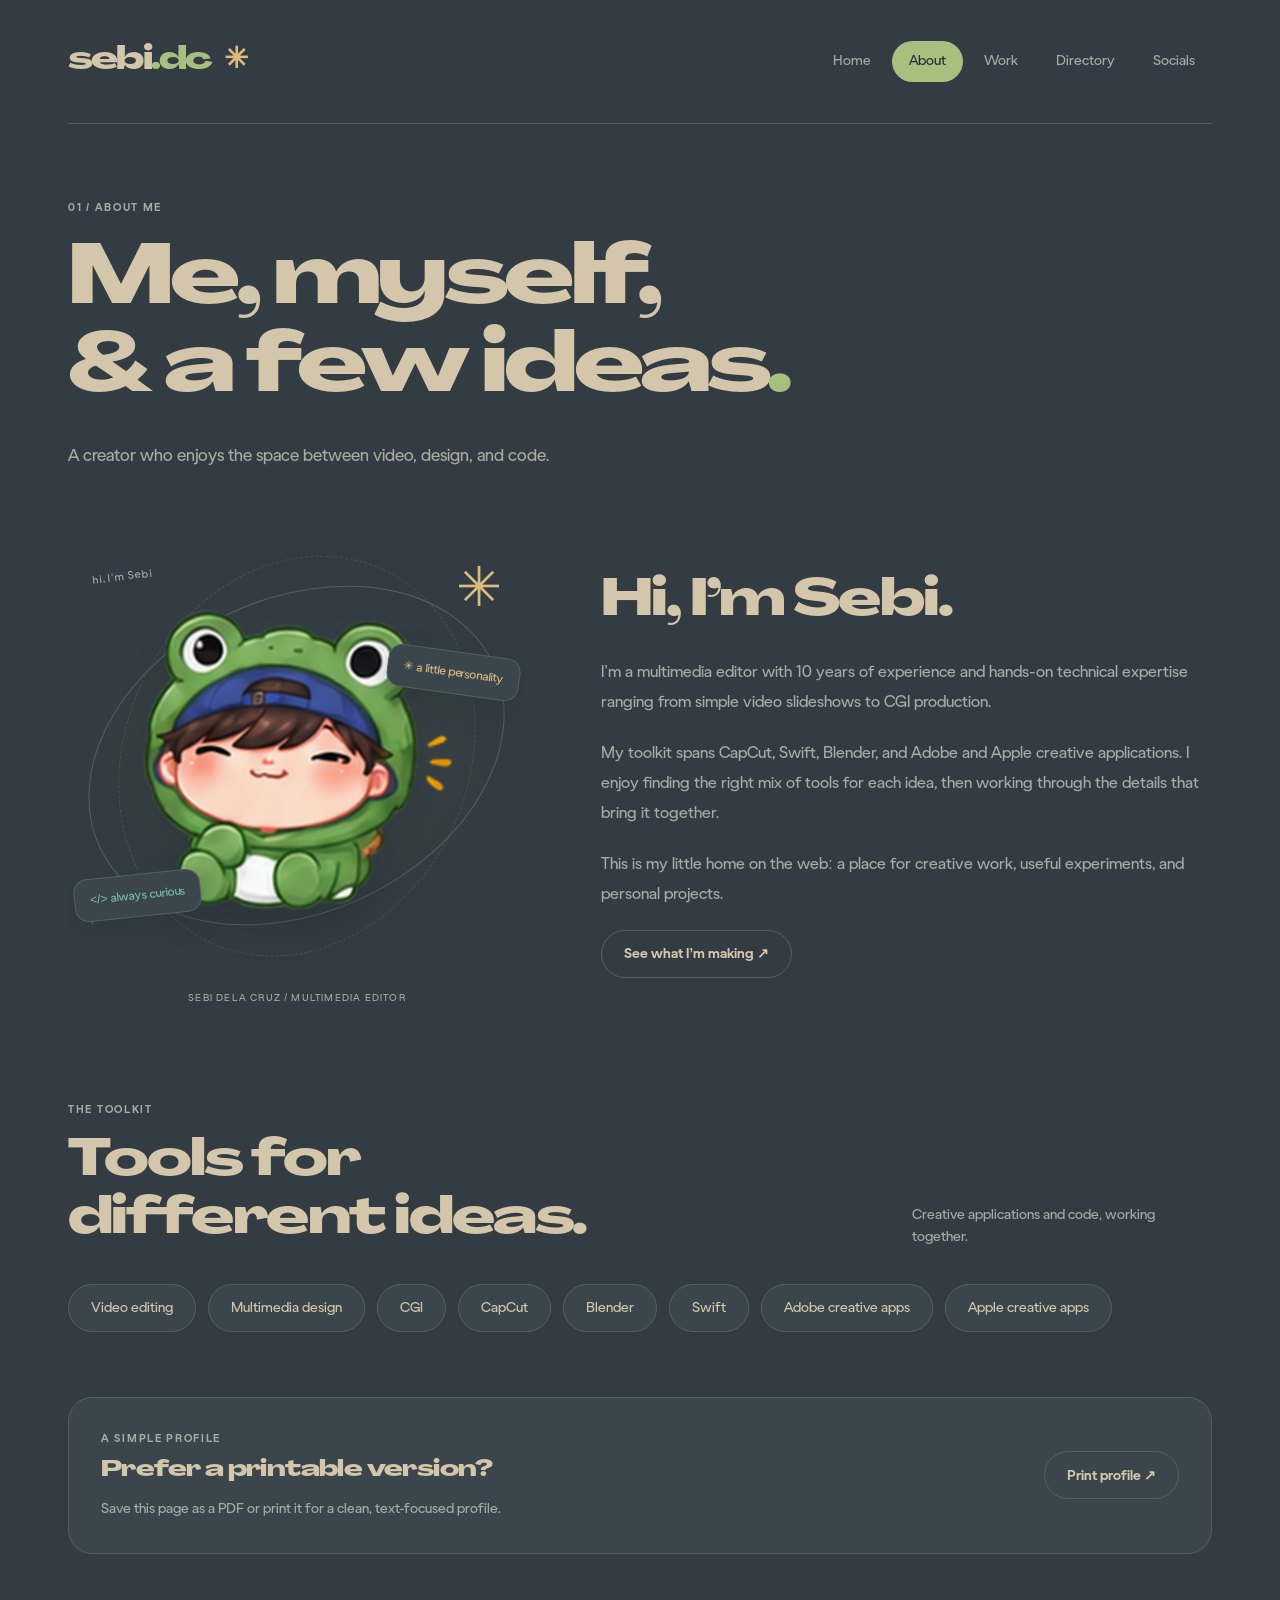
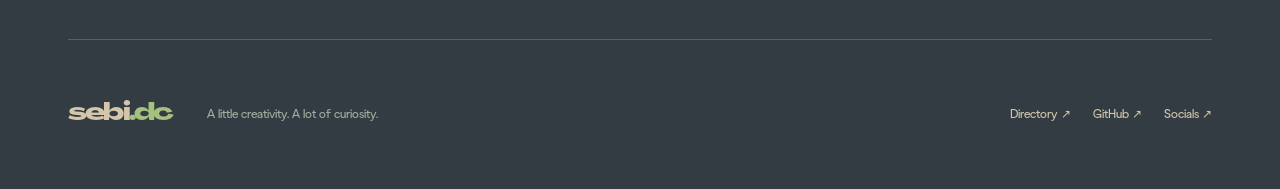
==== commit bd92b2a6: "Add homepage orbit decorations to the About frog emoji" ====
--- a/about/index.html
+++ b/about/index.html
@@ -1 +1 @@
-<!doctype html><html lang="en"><head><meta charset="utf-8"><meta name="viewport" content="width=device-width, initial-scale=1"><meta name="theme-color" content="#333c43"><meta name="description" content="Meet Sebi dela Cruz, a multimedia editor working across video, visual design, CGI, and code."><title>About — Sebi dela Cruz</title><link rel="canonical" href="https://sebidc.github.io/about/"><meta property="og:title" content="About — Sebi dela Cruz"><meta property="og:description" content="Meet Sebi dela Cruz, a multimedia editor working across video, visual design, CGI, and code."><meta property="og:type" content="website"><meta property="og:url" content="https://sebidc.github.io/about/"><meta property="og:image" content="https://sebidc.github.io/assets/images/sebi-camera.png"><link rel="icon" type="image/svg+xml" href="/assets/favicon.svg"><link rel="preload" href="/assets/fonts/agrandir-grand-heavy.woff2" as="font" type="font/woff2" crossorigin><link rel="stylesheet" href="/assets/style.css"><script src="/assets/site.js" defer></script></head><body class="page-about"><a class="skip-link" href="#main">Skip to content</a><div class="site-shell"><header class="site-header"><a class="wordmark" href="/" aria-label="Sebi home">sebi<span class="green">.dc</span><span class="wordmark-star" aria-hidden="true">✳</span></a><nav aria-label="Main navigation"><a href="/" >Home</a><a href="/about/" aria-current="page">About</a><a href="/work/" >Work</a><a href="/directory/" >Directory</a><a href="/socials/" >Socials</a></nav></header><main id="main"><section class="page-intro"><p class="eyebrow">01 / ABOUT ME</p><h1>Me, myself,<br>& a few ideas<span class="green">.</span></h1><p class="intro-copy">A creator who enjoys the space between video, design, and code.</p></section><section class="about-layout"><div class="portrait-card"><img src="/assets/images/sebi-frog.png" alt="Sebi emoji wearing a green frog hood"><span>sebi dela cruz / multimedia editor</span></div><div class="about-copy"><h2>Hi, I’m Sebi.</h2><p>I’m a multimedia editor with 10 years of experience and hands-on technical expertise ranging from simple video slideshows to CGI production.</p><p>My toolkit spans CapCut, Swift, Blender, and Adobe and Apple creative applications. I enjoy finding the right mix of tools for each idea, then working through the details that bring it together.</p><p>This is my little home on the web: a place for creative work, useful experiments, and personal projects.</p><a class="button secondary" href="/work/">See what I’m making ↗</a></div></section><section class="skills-section"><div class="section-heading"><div><p class="eyebrow">THE TOOLKIT</p><h2>Tools for<br>different ideas.</h2></div><p>Creative applications and code, working together.</p></div><div class="skill-tags"><span>Video editing</span><span>Multimedia design</span><span>CGI</span><span>CapCut</span><span>Blender</span><span>Swift</span><span>Adobe creative apps</span><span>Apple creative apps</span></div></section><section class="note-panel"><div><p class="eyebrow">A SIMPLE PROFILE</p><h3>Prefer a printable version?</h3><p>Save this page as a PDF or print it for a clean, text-focused profile.</p></div><button class="button secondary" type="button" data-print>Print profile ↗</button></section></main><footer><a class="wordmark" href="/">sebi<span class="green">.dc</span></a><p>A little creativity. A lot of curiosity.</p><div><a href="/directory/">Directory ↗</a><a href="https://github.com/sebidc" target="_blank" rel="noopener noreferrer">GitHub ↗</a><a href="/socials/">Socials ↗</a></div></footer></div></body></html>+<!doctype html><html lang="en"><head><meta charset="utf-8"><meta name="viewport" content="width=device-width, initial-scale=1"><meta name="theme-color" content="#333c43"><meta name="description" content="Meet Sebi dela Cruz, a multimedia editor working across video, visual design, CGI, and code."><title>About — Sebi dela Cruz</title><link rel="canonical" href="https://sebidc.github.io/about/"><meta property="og:title" content="About — Sebi dela Cruz"><meta property="og:description" content="Meet Sebi dela Cruz, a multimedia editor working across video, visual design, CGI, and code."><meta property="og:type" content="website"><meta property="og:url" content="https://sebidc.github.io/about/"><meta property="og:image" content="https://sebidc.github.io/assets/images/sebi-camera.png"><link rel="icon" type="image/svg+xml" href="/assets/favicon.svg"><link rel="preload" href="/assets/fonts/agrandir-grand-heavy.woff2" as="font" type="font/woff2" crossorigin><link rel="stylesheet" href="/assets/style.css"><script src="/assets/site.js" defer></script></head><body class="page-about"><a class="skip-link" href="#main">Skip to content</a><div class="site-shell"><header class="site-header"><a class="wordmark" href="/" aria-label="Sebi home">sebi<span class="green">.dc</span><span class="wordmark-star" aria-hidden="true">✳</span></a><nav aria-label="Main navigation"><a href="/" >Home</a><a href="/about/" aria-current="page">About</a><a href="/work/" >Work</a><a href="/directory/" >Directory</a><a href="/socials/" >Socials</a></nav></header><main id="main"><section class="page-intro"><p class="eyebrow">01 / ABOUT ME</p><h1>Me, myself,<br>& a few ideas<span class="green">.</span></h1><p class="intro-copy">A creator who enjoys the space between video, design, and code.</p></section><section class="about-layout"><div class="portrait-card"><div class="hero-art about-emoji-art"><div class="orbit orbit-one"></div><div class="orbit orbit-two"></div><span class="art-star star-one" aria-hidden="true">✳</span><span class="art-star star-two" aria-hidden="true">✦</span><div class="art-label label-top">hi, I’m Sebi</div><img class="hero-sticker" src="/assets/images/sebi-frog.png" alt="Sebi emoji wearing a green frog hood"><span class="floating-tag tag-video">✳ a little personality</span><span class="floating-tag tag-code">&lt;/&gt; always curious</span></div><span>sebi dela cruz / multimedia editor</span></div><div class="about-copy"><h2>Hi, I’m Sebi.</h2><p>I’m a multimedia editor with 10 years of experience and hands-on technical expertise ranging from simple video slideshows to CGI production.</p><p>My toolkit spans CapCut, Swift, Blender, and Adobe and Apple creative applications. I enjoy finding the right mix of tools for each idea, then working through the details that bring it together.</p><p>This is my little home on the web: a place for creative work, useful experiments, and personal projects.</p><a class="button secondary" href="/work/">See what I’m making ↗</a></div></section><section class="skills-section"><div class="section-heading"><div><p class="eyebrow">THE TOOLKIT</p><h2>Tools for<br>different ideas.</h2></div><p>Creative applications and code, working together.</p></div><div class="skill-tags"><span>Video editing</span><span>Multimedia design</span><span>CGI</span><span>CapCut</span><span>Blender</span><span>Swift</span><span>Adobe creative apps</span><span>Apple creative apps</span></div></section><section class="note-panel"><div><p class="eyebrow">A SIMPLE PROFILE</p><h3>Prefer a printable version?</h3><p>Save this page as a PDF or print it for a clean, text-focused profile.</p></div><button class="button secondary" type="button" data-print>Print profile ↗</button></section></main><footer><a class="wordmark" href="/">sebi<span class="green">.dc</span></a><p>A little creativity. A lot of curiosity.</p><div><a href="/directory/">Directory ↗</a><a href="https://github.com/sebidc" target="_blank" rel="noopener noreferrer">GitHub ↗</a><a href="/socials/">Socials ↗</a></div></footer></div></body></html>
--- a/assets/style.css
+++ b/assets/style.css
@@ -1,5 +1,5 @@
 @font-face{font-family:Agrandir;src:url('/assets/fonts/agrandir-grand-heavy.woff2') format('woff2');font-weight:900;font-display:swap}@font-face{font-family:Gramatika;src:url('/assets/fonts/gramatika-regular.otf') format('opentype');font-weight:400;font-display:swap}@font-face{font-family:Gramatika;src:url('/assets/fonts/gramatika-bold.otf') format('opentype');font-weight:700;font-display:swap}
-:root{--bg:#333c43;--dim:#293136;--panel:#3a464c;--surface:#434f55;--line:#555f66;--fg:#d3c6aa;--muted:#a3ada0;--green:#a7c080;--yellow:#dbbc7f;--blue:#7fbbb3;--radius:24px;color-scheme:dark}*{box-sizing:border-box}html{scroll-behavior:smooth;scroll-padding-top:30px}body{margin:0;background:var(--bg);color:var(--fg);font-family:Gramatika,Arial,sans-serif;font-size:16px;line-height:1.6}a{color:inherit;text-decoration:none}button,input{font:inherit}button,a,input{-webkit-tap-highlight-color:transparent}button{cursor:pointer}a,button{touch-action:manipulation}a:focus-visible,button:focus-visible,input:focus-visible{outline:3px solid var(--yellow);outline-offset:5px}img{display:block;max-width:100%}.site-shell{max-width:1240px;margin:auto;padding:0 48px}.site-header{min-height:124px;display:flex;align-items:center;justify-content:space-between;border-bottom:1px solid var(--line);gap:24px}.wordmark{font-family:Agrandir,Arial,sans-serif;font-weight:900;font-size:32px;letter-spacing:-1.8px;display:inline-flex;align-items:center;gap:0;white-space:nowrap}.wordmark-star{color:var(--yellow);font-size:29px;margin-left:13px}.green{color:var(--green)}.muted{color:var(--muted)}nav{display:flex;gap:4px;align-items:center}nav a{font-size:14px;padding:9px 17px;border-radius:30px;color:var(--muted);transition:.2s}nav a:hover{background:var(--panel);color:var(--fg)}nav a[aria-current=page]{background:var(--green);color:var(--dim)}h1,h2,h3,p{margin-top:0}h1,h2,h3{font-family:Agrandir,Arial,sans-serif;font-weight:900}h1{font-size:clamp(54px,6.5vw,86px);line-height:1.06;letter-spacing:-4px;margin-bottom:26px}h2{font-size:clamp(35px,4vw,52px);line-height:1.12;letter-spacing:-2.1px;margin-bottom:0}h3{font-size:24px;line-height:1.2;letter-spacing:-.6px;margin-bottom:14px}p{margin-bottom:20px}.eyebrow{font-size:11px;font-weight:700;letter-spacing:1.7px;text-transform:uppercase;color:var(--muted);margin-bottom:22px}.dot{display:inline-block;background:var(--green);border-radius:50%;width:7px;height:7px;margin-right:8px;vertical-align:middle}.hero{display:grid;grid-template-columns:1.14fr 1fr;gap:20px;min-height:655px;align-items:center;padding:65px 0 60px}.hero h1{max-width:650px}.hero-description{max-width:460px;color:var(--muted);font-size:17px;line-height:1.8}.actions{display:flex;gap:12px;align-items:center;flex-wrap:wrap}.button{border:1px solid transparent;display:inline-flex;align-items:center;justify-content:center;gap:25px;min-height:48px;padding:12px 22px;border-radius:30px;font-size:14px;font-weight:700;line-height:1.4;transition:transform .2s,background .2s}.button:hover{transform:translateY(-3px)}.primary{background:var(--green);color:var(--dim)}.primary:hover{background:#bbd495}.secondary{background:transparent;border-color:var(--line);color:var(--fg)}.secondary:hover{background:var(--surface)}.hero-footnote{display:flex;gap:20px;font-size:11px;color:var(--muted);margin-top:35px}.hero-footnote span+span:before{content:'·';margin-right:20px;color:var(--green)}.hero-art{position:relative;min-height:465px;display:flex;align-items:center;justify-content:center;isolation:isolate}.hero-art:before{content:'';position:absolute;inset:65px 30px;background:radial-gradient(ellipse,#a7c08020,transparent 70%);z-index:-1}.hero-sticker{width:84%;position:relative;transform:rotate(-7deg);filter:drop-shadow(0 25px 25px #1f282c55);z-index:2}.orbit{position:absolute;border:1px solid var(--line);border-radius:50%;width:95%;height:75%;transform:rotate(-25deg)}.orbit-two{width:75%;height:98%;transform:rotate(25deg);border-style:dashed;opacity:.65}.art-star{color:var(--yellow);position:absolute;font-size:55px;line-height:1}.star-one{top:12px;right:45px}.star-two{bottom:35px;left:10px;font-size:34px;color:var(--blue)}.art-label{position:absolute;font-size:11px;color:var(--muted);letter-spacing:1px;z-index:3}.label-top{top:24px;left:24px;transform:rotate(-7deg)}.label-bottom{bottom:0;right:65px;transform:rotate(5deg)}.floating-tag{position:absolute;border:1px solid var(--line);border-radius:14px;padding:11px 15px;font-size:12px;background:var(--panel);box-shadow:0 10px 24px #26303644;z-index:4}.tag-video{top:110px;right:-10px;color:var(--yellow);transform:rotate(8deg)}.tag-code{bottom:60px;left:-10px;color:var(--blue);transform:rotate(-6deg)}.intro-strip{padding:40px 0;border-top:1px solid var(--line);border-bottom:1px solid var(--line);display:flex;align-items:center;gap:50px}.intro-strip p{font-size:21px;line-height:1.5;margin:0;flex:1}.section-number{font-size:11px;letter-spacing:1.6px;color:var(--muted)}.text-link{font-size:13px;font-weight:700;color:var(--green);white-space:nowrap}.text-link:hover{text-decoration:underline}main>section:not(.hero):not(.intro-strip):not(.page-intro):not(.contact-banner):not(.note-panel):not(.contact-layout):not(.about-layout){margin-top:95px}.section-heading{display:flex;justify-content:space-between;align-items:end;gap:45px;margin-bottom:35px}.section-heading .eyebrow{margin-bottom:16px}.section-heading>p{max-width:300px;color:var(--muted);font-size:14px;margin:0}.practice-grid{display:grid;grid-template-columns:repeat(3,1fr);gap:16px}.practice-card{padding:32px 25px;border:1px solid var(--line);border-radius:var(--radius);background:var(--panel);transition:transform .2s,border-color .2s}.practice-card:hover{transform:translateY(-5px);border-color:var(--green)}.practice-card p{color:var(--muted);font-size:14px;min-height:50px}.practice-icon{display:block;color:var(--green);font-family:Agrandir;font-size:28px;margin-bottom:34px}.practice-card:nth-child(2) .practice-icon{color:var(--yellow)}.practice-card:nth-child(3) .practice-icon{color:var(--blue)}.project-grid{display:grid;grid-template-columns:1.25fr 1fr 1fr;gap:16px}.project-card{display:flex;flex-direction:column;background:var(--panel);border:1px solid var(--line);border-radius:var(--radius);padding:28px;position:relative;overflow:hidden;transition:transform .2s,border-color .2s;min-height:310px}.project-card:hover,.destination:hover{transform:translateY(-5px);border-color:var(--green)}.card-top{display:flex;align-items:center;justify-content:space-between;gap:14px;margin-bottom:45px}.card-top .eyebrow{font-size:10px;margin:0;letter-spacing:1.1px}.arrow{color:var(--green);font-size:23px;line-height:1}.project-card h3{font-size:27px}.project-card p{color:var(--muted);font-size:14px;flex:1}.card-tag{font-size:11px;color:var(--green);border-top:1px solid var(--line);padding-top:16px;display:block;margin-top:10px}.with-art{background:var(--dim);padding-right:130px}.with-art .card-top{margin-right:-100px}.with-art h3{position:relative;z-index:2}.card-art{position:absolute;right:-24px;bottom:55px;width:175px;transform:rotate(10deg);pointer-events:none}.with-art p{position:relative;max-width:200px}.with-art .card-tag{margin-right:-100px;position:relative}.contact-banner{position:relative;display:flex;align-items:center;justify-content:space-between;padding:50px;background:var(--dim);border:1px solid var(--line);border-radius:30px;margin-top:95px;overflow:hidden;gap:25px}.contact-banner h2{position:relative;z-index:1}.contact-banner p:not(.eyebrow){color:var(--muted);font-size:14px;margin:20px 0 0}.contact-banner .button{z-index:2}.banner-star{position:absolute;font-size:240px;color:#a7c0800d;right:75px;line-height:1;transform:rotate(15deg)}footer{border-top:1px solid var(--line);margin-top:85px;min-height:150px;display:flex;gap:35px;align-items:center;padding:35px 0}footer .wordmark{font-size:24px}footer p{color:var(--muted);font-size:12px;margin:0;flex:1}footer>div{display:flex;gap:22px;font-size:12px}footer a:hover{color:var(--green)}.page-intro{padding:75px 0 40px;max-width:850px}.intro-copy{max-width:530px;font-size:17px;color:var(--muted);line-height:1.8;margin-bottom:0}.page-intro h1{margin-bottom:25px}.about-layout{display:grid;grid-template-columns:.9fr 1.2fr;gap:75px;align-items:center;margin-top:35px}.portrait-card{background:var(--dim);border:1px solid var(--line);border-radius:30px;overflow:hidden;padding:35px 30px 25px}.portrait-card img{aspect-ratio:1;object-fit:contain;filter:drop-shadow(0 20px 20px #151e2244)}.portrait-card span{font-size:10px;letter-spacing:1.2px;text-transform:uppercase;color:var(--muted);display:block;text-align:center}.about-copy h2{margin-bottom:26px}.about-copy p{color:var(--muted);font-size:16px;line-height:1.9}.skill-tags{display:flex;flex-wrap:wrap;gap:12px}.skill-tags span{background:var(--panel);border:1px solid var(--line);border-radius:50px;padding:12px 22px;font-size:14px}.note-panel{margin-top:65px;display:flex;align-items:center;justify-content:space-between;gap:35px;padding:32px;background:var(--panel);border:1px solid var(--line);border-radius:var(--radius)}.note-panel .eyebrow{margin-bottom:10px}.note-panel h3{font-size:22px}.note-panel p:not(.eyebrow){font-size:14px;color:var(--muted);margin:0}.note-star{font-size:55px;color:var(--green)}.artwork-grid{display:grid;grid-template-columns:repeat(3,1fr);gap:20px}.artwork-card{margin:0;background:var(--panel);border:1px solid var(--line);border-radius:var(--radius);overflow:hidden}.artwork-card img{width:100%;aspect-ratio:864/1219;object-fit:cover;transition:transform .3s}.artwork-card a{display:block;overflow:hidden}.artwork-card a:hover img{transform:scale(1.025)}.artwork-card figcaption{display:flex;justify-content:space-between;font-size:12px;padding:18px 20px;color:var(--muted)}.tool-grid{display:grid;grid-template-columns:repeat(2,1fr);gap:18px}.tool-grid .project-card{min-height:260px}.tool-grid h3{overflow-wrap:anywhere;font-size:25px}.directory-toolbar{display:flex;justify-content:space-between;align-items:center;gap:25px}.filter-group{display:flex;gap:8px;flex-wrap:wrap}.filter{background:var(--panel);border:1px solid var(--line);color:var(--muted);border-radius:30px;padding:9px 18px;font-size:13px}.filter:hover{color:var(--fg)}.filter.active{background:var(--green);color:var(--dim);border-color:var(--green)}.search-box{display:flex;align-items:center;gap:12px;border:1px solid var(--line);border-radius:30px;padding:9px 17px;color:var(--muted);background:var(--dim)}.search-box input{background:transparent;border:0;min-width:0;width:180px;color:var(--fg);font-size:13px;outline:none}.search-box input::placeholder{color:var(--muted)}.search-box:focus-within{outline:2px solid var(--yellow)}.result-count{font-size:11px;color:var(--muted);margin:20px 0}.directory-grid{display:grid;grid-template-columns:repeat(3,1fr);gap:18px}.destination{padding:25px;display:flex;flex-direction:column;min-height:260px;border:1px solid var(--line);border-radius:var(--radius);background:var(--panel);transition:.2s}.destination h3{font-size:26px}.destination p{font-size:14px;color:var(--muted);flex:1}.destination .card-top{margin-bottom:30px}.route{font-family:monospace;font-size:11px;color:var(--blue);overflow-wrap:anywhere}.empty-state{padding:50px;text-align:center;color:var(--muted)}[hidden]{display:none!important}.contact-layout{display:grid;grid-template-columns:1fr 1fr;gap:90px;align-items:center;margin-top:30px}.contact-illustration{position:relative;text-align:center;background:var(--dim);border:1px solid var(--line);padding:35px;border-radius:30px}.contact-illustration img{width:70%;margin:0 auto 15px;transform:rotate(-7deg)}.contact-illustration .art-star{top:35px;right:35px}.contact-illustration p{font-family:Agrandir;font-size:25px;line-height:1.3;margin:0}.social-link{display:flex;justify-content:space-between;padding:21px 0;font-size:24px;border-bottom:1px solid var(--line)}.social-link:hover{color:var(--green)}.social-link span:last-child{color:var(--green)}.contact-note{color:var(--muted);font-size:13px;margin-top:25px;max-width:330px}.skip-link{position:fixed;top:10px;left:10px;z-index:20;background:var(--green);color:var(--dim);padding:10px 20px;border-radius:10px;transform:translateY(-160%)}.skip-link:focus{transform:translateY(0)}
+:root{--bg:#333c43;--dim:#293136;--panel:#3a464c;--surface:#434f55;--line:#555f66;--fg:#d3c6aa;--muted:#a3ada0;--green:#a7c080;--yellow:#dbbc7f;--blue:#7fbbb3;--radius:24px;color-scheme:dark}*{box-sizing:border-box}html{scroll-behavior:smooth;scroll-padding-top:30px}body{margin:0;background:var(--bg);color:var(--fg);font-family:Gramatika,Arial,sans-serif;font-size:16px;line-height:1.6}a{color:inherit;text-decoration:none}button,input{font:inherit}button,a,input{-webkit-tap-highlight-color:transparent}button{cursor:pointer}a,button{touch-action:manipulation}a:focus-visible,button:focus-visible,input:focus-visible{outline:3px solid var(--yellow);outline-offset:5px}img{display:block;max-width:100%}.site-shell{max-width:1240px;margin:auto;padding:0 48px}.site-header{min-height:124px;display:flex;align-items:center;justify-content:space-between;border-bottom:1px solid var(--line);gap:24px}.wordmark{font-family:Agrandir,Arial,sans-serif;font-weight:900;font-size:32px;letter-spacing:-1.8px;display:inline-flex;align-items:center;gap:0;white-space:nowrap}.wordmark-star{color:var(--yellow);font-size:29px;margin-left:13px}.green{color:var(--green)}.muted{color:var(--muted)}nav{display:flex;gap:4px;align-items:center}nav a{font-size:14px;padding:9px 17px;border-radius:30px;color:var(--muted);transition:.2s}nav a:hover{background:var(--panel);color:var(--fg)}nav a[aria-current=page]{background:var(--green);color:var(--dim)}h1,h2,h3,p{margin-top:0}h1,h2,h3{font-family:Agrandir,Arial,sans-serif;font-weight:900}h1{font-size:clamp(54px,6.5vw,86px);line-height:1.06;letter-spacing:-4px;margin-bottom:26px}h2{font-size:clamp(35px,4vw,52px);line-height:1.12;letter-spacing:-2.1px;margin-bottom:0}h3{font-size:24px;line-height:1.2;letter-spacing:-.6px;margin-bottom:14px}p{margin-bottom:20px}.eyebrow{font-size:11px;font-weight:700;letter-spacing:1.7px;text-transform:uppercase;color:var(--muted);margin-bottom:22px}.dot{display:inline-block;background:var(--green);border-radius:50%;width:7px;height:7px;margin-right:8px;vertical-align:middle}.hero{display:grid;grid-template-columns:1.14fr 1fr;gap:20px;min-height:655px;align-items:center;padding:65px 0 60px}.hero h1{max-width:650px}.hero-description{max-width:460px;color:var(--muted);font-size:17px;line-height:1.8}.actions{display:flex;gap:12px;align-items:center;flex-wrap:wrap}.button{border:1px solid transparent;display:inline-flex;align-items:center;justify-content:center;gap:25px;min-height:48px;padding:12px 22px;border-radius:30px;font-size:14px;font-weight:700;line-height:1.4;transition:transform .2s,background .2s}.button:hover{transform:translateY(-3px)}.primary{background:var(--green);color:var(--dim)}.primary:hover{background:#bbd495}.secondary{background:transparent;border-color:var(--line);color:var(--fg)}.secondary:hover{background:var(--surface)}.hero-footnote{display:flex;gap:20px;font-size:11px;color:var(--muted);margin-top:35px}.hero-footnote span+span:before{content:'·';margin-right:20px;color:var(--green)}.hero-art{position:relative;min-height:465px;display:flex;align-items:center;justify-content:center;isolation:isolate}.hero-art:before{content:'';position:absolute;inset:65px 30px;background:radial-gradient(ellipse,#a7c08020,transparent 70%);z-index:-1}.hero-sticker{width:84%;position:relative;transform:rotate(-7deg);filter:drop-shadow(0 25px 25px #1f282c55);z-index:2}.orbit{position:absolute;border:1px solid var(--line);border-radius:50%;width:95%;height:75%;transform:rotate(-25deg)}.orbit-two{width:75%;height:98%;transform:rotate(25deg);border-style:dashed;opacity:.65}.art-star{color:var(--yellow);position:absolute;font-size:55px;line-height:1}.star-one{top:12px;right:45px}.star-two{bottom:35px;left:10px;font-size:34px;color:var(--blue)}.art-label{position:absolute;font-size:11px;color:var(--muted);letter-spacing:1px;z-index:3}.label-top{top:24px;left:24px;transform:rotate(-7deg)}.label-bottom{bottom:0;right:65px;transform:rotate(5deg)}.floating-tag{position:absolute;border:1px solid var(--line);border-radius:14px;padding:11px 15px;font-size:12px;background:var(--panel);box-shadow:0 10px 24px #26303644;z-index:4}.tag-video{top:110px;right:-10px;color:var(--yellow);transform:rotate(8deg)}.tag-code{bottom:60px;left:-10px;color:var(--blue);transform:rotate(-6deg)}.intro-strip{padding:40px 0;border-top:1px solid var(--line);border-bottom:1px solid var(--line);display:flex;align-items:center;gap:50px}.intro-strip p{font-size:21px;line-height:1.5;margin:0;flex:1}.section-number{font-size:11px;letter-spacing:1.6px;color:var(--muted)}.text-link{font-size:13px;font-weight:700;color:var(--green);white-space:nowrap}.text-link:hover{text-decoration:underline}main>section:not(.hero):not(.intro-strip):not(.page-intro):not(.contact-banner):not(.note-panel):not(.contact-layout):not(.about-layout){margin-top:95px}.section-heading{display:flex;justify-content:space-between;align-items:end;gap:45px;margin-bottom:35px}.section-heading .eyebrow{margin-bottom:16px}.section-heading>p{max-width:300px;color:var(--muted);font-size:14px;margin:0}.practice-grid{display:grid;grid-template-columns:repeat(3,1fr);gap:16px}.practice-card{padding:32px 25px;border:1px solid var(--line);border-radius:var(--radius);background:var(--panel);transition:transform .2s,border-color .2s}.practice-card:hover{transform:translateY(-5px);border-color:var(--green)}.practice-card p{color:var(--muted);font-size:14px;min-height:50px}.practice-icon{display:block;color:var(--green);font-family:Agrandir;font-size:28px;margin-bottom:34px}.practice-card:nth-child(2) .practice-icon{color:var(--yellow)}.practice-card:nth-child(3) .practice-icon{color:var(--blue)}.project-grid{display:grid;grid-template-columns:1.25fr 1fr 1fr;gap:16px}.project-card{display:flex;flex-direction:column;background:var(--panel);border:1px solid var(--line);border-radius:var(--radius);padding:28px;position:relative;overflow:hidden;transition:transform .2s,border-color .2s;min-height:310px}.project-card:hover,.destination:hover{transform:translateY(-5px);border-color:var(--green)}.card-top{display:flex;align-items:center;justify-content:space-between;gap:14px;margin-bottom:45px}.card-top .eyebrow{font-size:10px;margin:0;letter-spacing:1.1px}.arrow{color:var(--green);font-size:23px;line-height:1}.project-card h3{font-size:27px}.project-card p{color:var(--muted);font-size:14px;flex:1}.card-tag{font-size:11px;color:var(--green);border-top:1px solid var(--line);padding-top:16px;display:block;margin-top:10px}.with-art{background:var(--dim);padding-right:130px}.with-art .card-top{margin-right:-100px}.with-art h3{position:relative;z-index:2}.card-art{position:absolute;right:-24px;bottom:55px;width:175px;transform:rotate(10deg);pointer-events:none}.with-art p{position:relative;max-width:200px}.with-art .card-tag{margin-right:-100px;position:relative}.contact-banner{position:relative;display:flex;align-items:center;justify-content:space-between;padding:50px;background:var(--dim);border:1px solid var(--line);border-radius:30px;margin-top:95px;overflow:hidden;gap:25px}.contact-banner h2{position:relative;z-index:1}.contact-banner p:not(.eyebrow){color:var(--muted);font-size:14px;margin:20px 0 0}.contact-banner .button{z-index:2}.banner-star{position:absolute;font-size:240px;color:#a7c0800d;right:75px;line-height:1;transform:rotate(15deg)}footer{border-top:1px solid var(--line);margin-top:85px;min-height:150px;display:flex;gap:35px;align-items:center;padding:35px 0}footer .wordmark{font-size:24px}footer p{color:var(--muted);font-size:12px;margin:0;flex:1}footer>div{display:flex;gap:22px;font-size:12px}footer a:hover{color:var(--green)}.page-intro{padding:75px 0 40px;max-width:850px}.intro-copy{max-width:530px;font-size:17px;color:var(--muted);line-height:1.8;margin-bottom:0}.page-intro h1{margin-bottom:25px}.about-layout{display:grid;grid-template-columns:.9fr 1.2fr;gap:75px;align-items:center;margin-top:35px}.portrait-card{background:var(--dim);border:1px solid var(--line);border-radius:30px;overflow:hidden;padding:35px 30px 25px}.portrait-card img{aspect-ratio:1;object-fit:contain;filter:drop-shadow(0 20px 20px #151e2244)}.portrait-card>span{font-size:10px;letter-spacing:1.2px;text-transform:uppercase;color:var(--muted);display:block;text-align:center}.about-copy h2{margin-bottom:26px}.about-copy p{color:var(--muted);font-size:16px;line-height:1.9}.skill-tags{display:flex;flex-wrap:wrap;gap:12px}.skill-tags span{background:var(--panel);border:1px solid var(--line);border-radius:50px;padding:12px 22px;font-size:14px}.note-panel{margin-top:65px;display:flex;align-items:center;justify-content:space-between;gap:35px;padding:32px;background:var(--panel);border:1px solid var(--line);border-radius:var(--radius)}.note-panel .eyebrow{margin-bottom:10px}.note-panel h3{font-size:22px}.note-panel p:not(.eyebrow){font-size:14px;color:var(--muted);margin:0}.note-star{font-size:55px;color:var(--green)}.artwork-grid{display:grid;grid-template-columns:repeat(3,1fr);gap:20px}.artwork-card{margin:0;background:var(--panel);border:1px solid var(--line);border-radius:var(--radius);overflow:hidden}.artwork-card img{width:100%;aspect-ratio:864/1219;object-fit:cover;transition:transform .3s}.artwork-card a{display:block;overflow:hidden}.artwork-card a:hover img{transform:scale(1.025)}.artwork-card figcaption{display:flex;justify-content:space-between;font-size:12px;padding:18px 20px;color:var(--muted)}.tool-grid{display:grid;grid-template-columns:repeat(2,1fr);gap:18px}.tool-grid .project-card{min-height:260px}.tool-grid h3{overflow-wrap:anywhere;font-size:25px}.directory-toolbar{display:flex;justify-content:space-between;align-items:center;gap:25px}.filter-group{display:flex;gap:8px;flex-wrap:wrap}.filter{background:var(--panel);border:1px solid var(--line);color:var(--muted);border-radius:30px;padding:9px 18px;font-size:13px}.filter:hover{color:var(--fg)}.filter.active{background:var(--green);color:var(--dim);border-color:var(--green)}.search-box{display:flex;align-items:center;gap:12px;border:1px solid var(--line);border-radius:30px;padding:9px 17px;color:var(--muted);background:var(--dim)}.search-box input{background:transparent;border:0;min-width:0;width:180px;color:var(--fg);font-size:13px;outline:none}.search-box input::placeholder{color:var(--muted)}.search-box:focus-within{outline:2px solid var(--yellow)}.result-count{font-size:11px;color:var(--muted);margin:20px 0}.directory-grid{display:grid;grid-template-columns:repeat(3,1fr);gap:18px}.destination{padding:25px;display:flex;flex-direction:column;min-height:260px;border:1px solid var(--line);border-radius:var(--radius);background:var(--panel);transition:.2s}.destination h3{font-size:26px}.destination p{font-size:14px;color:var(--muted);flex:1}.destination .card-top{margin-bottom:30px}.route{font-family:monospace;font-size:11px;color:var(--blue);overflow-wrap:anywhere}.empty-state{padding:50px;text-align:center;color:var(--muted)}[hidden]{display:none!important}.contact-layout{display:grid;grid-template-columns:1fr 1fr;gap:90px;align-items:center;margin-top:30px}.contact-illustration{position:relative;text-align:center;background:var(--dim);border:1px solid var(--line);padding:35px;border-radius:30px}.contact-illustration img{width:70%;margin:0 auto 15px;transform:rotate(-7deg)}.contact-illustration .art-star{top:35px;right:35px}.contact-illustration p{font-family:Agrandir;font-size:25px;line-height:1.3;margin:0}.social-link{display:flex;justify-content:space-between;padding:21px 0;font-size:24px;border-bottom:1px solid var(--line)}.social-link:hover{color:var(--green)}.social-link span:last-child{color:var(--green)}.contact-note{color:var(--muted);font-size:13px;margin-top:25px;max-width:330px}.skip-link{position:fixed;top:10px;left:10px;z-index:20;background:var(--green);color:var(--dim);padding:10px 20px;border-radius:10px;transform:translateY(-160%)}.skip-link:focus{transform:translateY(0)}
 @media(min-width:1500px){.site-shell{max-width:1320px}.hero{min-height:730px}h1{font-size:92px}}
 @media(max-width:1000px){.site-shell{padding:0 32px}.hero{gap:0;min-height:590px}h1{font-size:64px;letter-spacing:-3px}.hero-art{min-height:400px}.hero-footnote{gap:10px}.hero-footnote span+span:before{margin-right:10px}.floating-tag{font-size:10px}.tag-video{right:0}.project-grid{grid-template-columns:1fr 1fr}.project-grid .with-art{grid-column:1/-1;min-height:270px;padding-right:240px}.card-art{width:220px;right:30px;bottom:15px}.with-art p{max-width:400px}.with-art .card-top,.with-art .card-tag{margin-right:0}.intro-strip{gap:25px}.intro-strip p{font-size:18px}.practice-card{padding:25px 20px}.practice-card h3{font-size:21px}footer{gap:22px;flex-wrap:wrap}footer>div{gap:15px}.directory-grid{grid-template-columns:repeat(2,1fr)}.directory-toolbar{align-items:start;flex-direction:column;gap:18px}.search-box{width:100%}.search-box input{width:100%}.about-layout{gap:40px}.contact-layout{gap:45px}}
 @media(max-width:700px){.site-shell{padding:0 22px}.site-header{min-height:126px;flex-direction:column;justify-content:center;gap:18px;padding:22px 0}.wordmark{font-size:28px}nav{width:100%;justify-content:center;gap:0}nav a{font-size:12px;padding:8px 12px}.hero{grid-template-columns:1fr;padding:48px 0 35px;gap:20px}.hero h1{font-size:60px;letter-spacing:-3.3px}.hero-description{font-size:16px;max-width:430px}.hero .eyebrow{font-size:10px;letter-spacing:1.2px;margin-bottom:24px}.button{padding:12px 20px;font-size:13px;gap:16px}.hero-footnote{margin-top:25px;font-size:10px;gap:10px;flex-wrap:wrap}.hero-art{min-height:370px;max-width:430px;width:100%;margin:auto}.hero-sticker{max-height:300px;object-fit:contain;width:80%}.orbit{width:90%;height:80%}.orbit-two{width:75%;height:100%}.star-one{top:5px;right:25px}.label-top{left:25px;top:15px}.label-bottom{bottom:3px;right:30px}.tag-video{top:85px;right:0}.tag-code{bottom:40px;left:0}.intro-strip{align-items:start;gap:20px;flex-direction:column;padding:30px 0}.intro-strip p{font-size:18px}.section-heading{align-items:start;flex-direction:column;gap:20px;margin-bottom:26px}.section-heading>p{max-width:400px}.section-heading .eyebrow{font-size:10px}.practice-grid{grid-template-columns:1fr}.practice-card{padding:26px}.practice-card h3{font-size:25px}.practice-icon{margin-bottom:20px}.practice-card p{min-height:0}.project-grid{grid-template-columns:1fr}.project-grid .with-art{grid-column:auto;padding-right:110px;min-height:330px}.with-art p{max-width:195px}.card-art{width:165px;right:-25px;bottom:50px}.project-card{min-height:260px;padding:26px}.with-art .card-top,.with-art .card-tag{margin-right:-75px}.project-card h3{font-size:27px}.contact-banner{padding:30px;flex-direction:column;align-items:start;margin-top:65px}.contact-banner h2{font-size:40px}.contact-banner .button{margin-top:8px}.banner-star{right:-20px;bottom:0}.contact-banner p:not(.eyebrow){max-width:230px}main>section:not(.hero):not(.intro-strip):not(.page-intro):not(.contact-banner):not(.note-panel):not(.contact-layout):not(.about-layout){margin-top:65px}h2{font-size:38px;letter-spacing:-1.8px}footer{margin-top:60px;gap:18px;align-items:start;flex-direction:column;padding:30px 0}footer p{font-size:12px}footer>div{gap:25px}.page-intro{padding:50px 0 20px}.page-intro h1{font-size:53px;letter-spacing:-2.8px}.intro-copy{font-size:16px}.about-layout,.contact-layout{grid-template-columns:1fr;gap:35px;margin-top:25px}.portrait-card{max-width:430px}.portrait-card img{max-height:300px;margin:auto}.about-copy p{font-size:15px}.skill-tags{gap:9px}.skill-tags span{padding:10px 16px;font-size:12px}.note-panel{padding:25px;gap:25px;align-items:start;flex-direction:column;margin-top:50px}.note-panel h3{font-size:21px}.note-star{align-self:end}.artwork-grid{grid-template-columns:1fr;gap:24px}.artwork-card{max-width:440px;margin:auto}.tool-grid,.directory-grid{grid-template-columns:1fr}.tool-grid .project-card{min-height:250px}.filter-group{gap:7px}.filter{padding:9px 13px;font-size:12px}.destination{min-height:235px}.contact-illustration img{width:65%;max-height:230px;object-fit:contain}.contact-links{padding:0 5px}.empty-state{padding:35px 10px}}
@@ -11,3 +11,7 @@
 .social-grid{display:grid;grid-template-columns:repeat(4,minmax(0,1fr));gap:15px}.social-card{display:flex;flex-direction:column;min-height:190px;padding:25px;background:var(--panel);border:1px solid var(--line);border-radius:22px;transition:transform .2s,border-color .2s}.social-card[href]:hover{transform:translateY(-4px);border-color:var(--green)}.social-card h3{font-size:21px;overflow-wrap:anywhere;margin:18px 0 12px}.social-symbol{font-size:24px;color:var(--green);line-height:1}.social-status{font-size:11px;color:var(--green);margin-top:auto}.social-card.placeholder{background:transparent;border-style:dashed}.placeholder .social-symbol,.placeholder .social-status{color:var(--muted)}.placeholder h3{color:var(--muted)}
 @media(max-width:1000px){.social-grid{grid-template-columns:repeat(3,minmax(0,1fr))}}
 @media(max-width:700px){.social-grid{grid-template-columns:repeat(2,minmax(0,1fr));gap:12px}.social-card{padding:20px;min-height:170px}.social-card h3{font-size:18px}.section-heading h2{font-size:clamp(30px,9.3vw,38px)}.page-socials h1{font-size:clamp(34px,10.5vw,53px)}}
+.portrait-card{background:transparent;border:0;border-radius:0;padding:0;overflow:visible}.portrait-card img{width:100%;max-width:360px;margin:0 auto 24px}
+
+.about-emoji-art{min-height:420px;margin-bottom:24px;overflow:clip}.about-emoji-art img{width:80%;max-width:340px;margin:0;transform:rotate(-5deg)}.about-emoji-art .tag-video{right:6px;top:105px}.about-emoji-art .tag-code{left:6px;bottom:48px}.about-emoji-art .star-one{right:24px;top:14px}.about-emoji-art .label-top{left:24px;top:22px}.portrait-card{min-width:0}
+@media(max-width:700px){.about-emoji-art{min-height:370px;margin-bottom:20px}.about-emoji-art img{max-height:290px}.about-emoji-art .tag-video{top:80px}.about-emoji-art .tag-code{bottom:35px}}
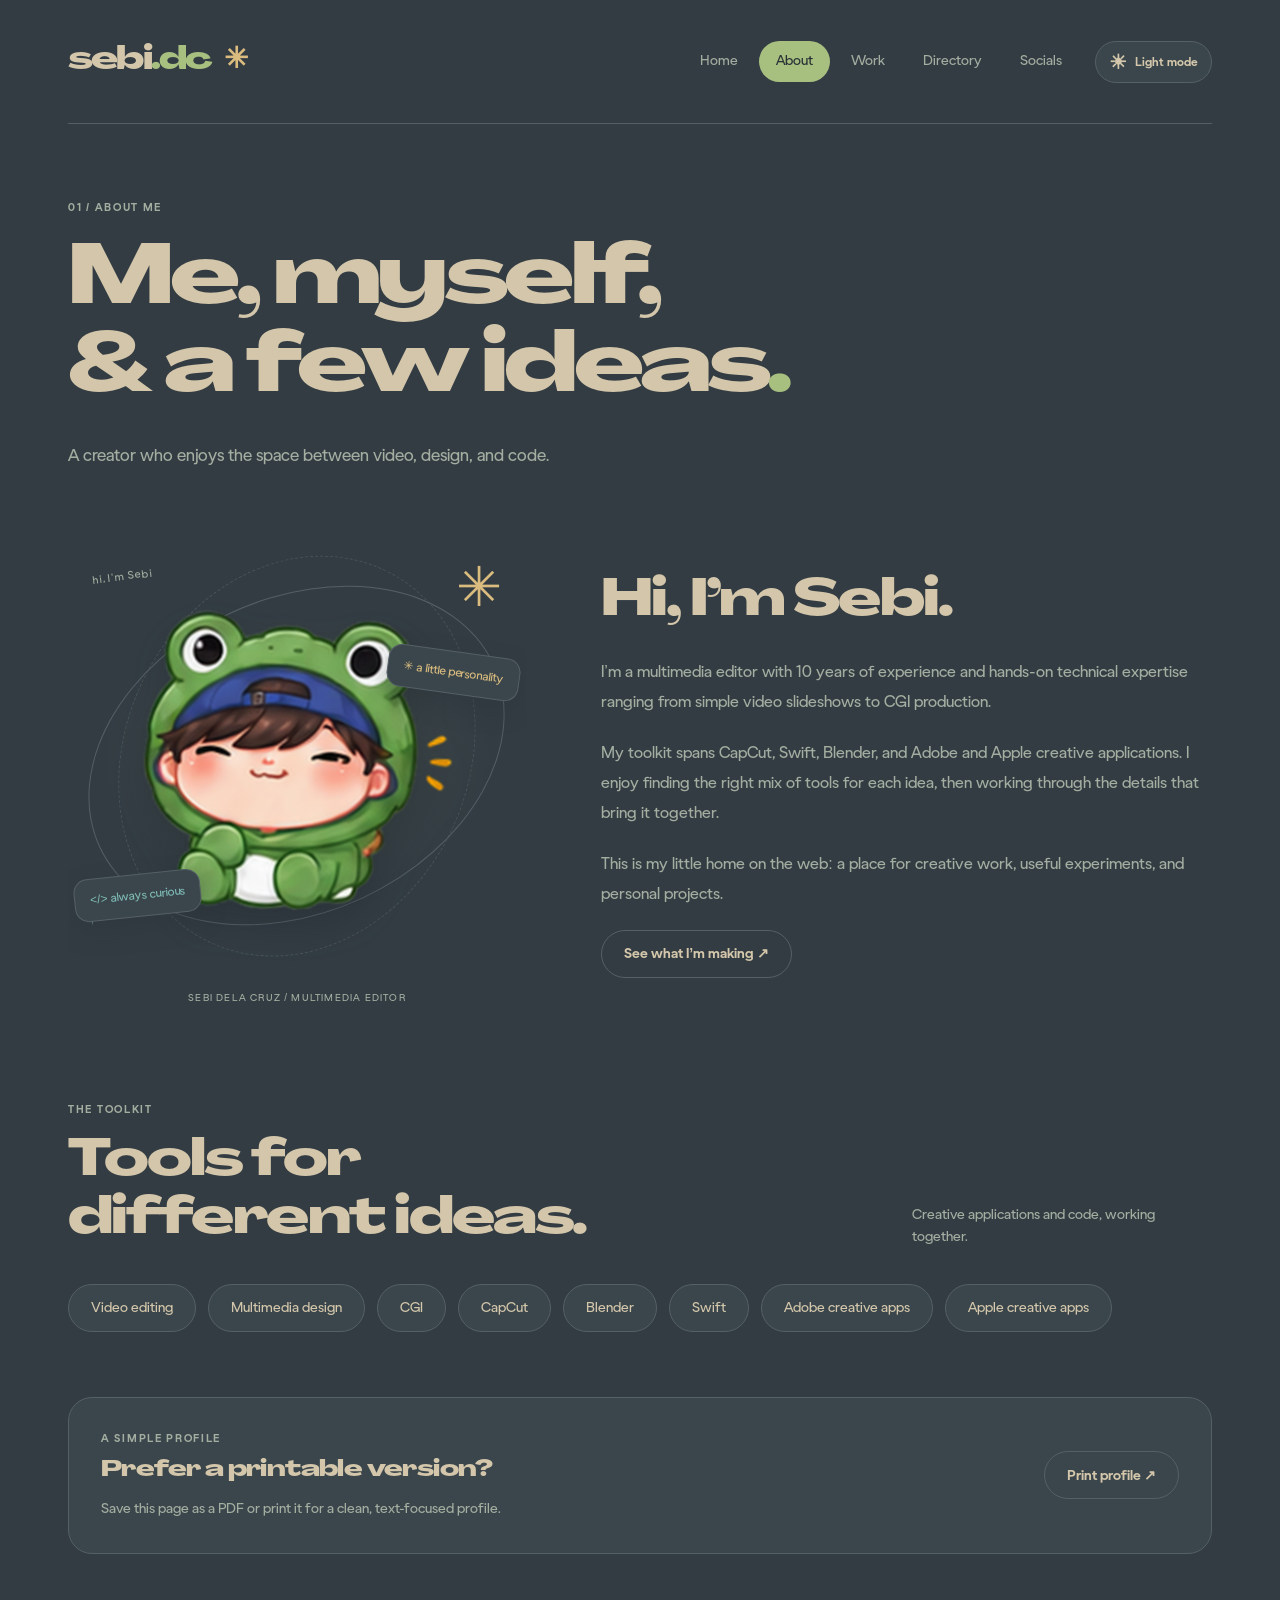
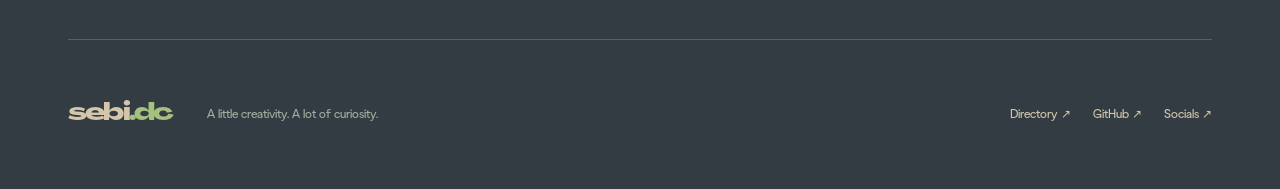
==== commit 2a64f3e6: "Add persistent light and dark modes with dark as default" ====
--- a/about/index.html
+++ b/about/index.html
@@ -1 +1 @@
-<!doctype html><html lang="en"><head><meta charset="utf-8"><meta name="viewport" content="width=device-width, initial-scale=1"><meta name="theme-color" content="#333c43"><meta name="description" content="Meet Sebi dela Cruz, a multimedia editor working across video, visual design, CGI, and code."><title>About — Sebi dela Cruz</title><link rel="canonical" href="https://sebidc.github.io/about/"><meta property="og:title" content="About — Sebi dela Cruz"><meta property="og:description" content="Meet Sebi dela Cruz, a multimedia editor working across video, visual design, CGI, and code."><meta property="og:type" content="website"><meta property="og:url" content="https://sebidc.github.io/about/"><meta property="og:image" content="https://sebidc.github.io/assets/images/sebi-camera.png"><link rel="icon" type="image/svg+xml" href="/assets/favicon.svg"><link rel="preload" href="/assets/fonts/agrandir-grand-heavy.woff2" as="font" type="font/woff2" crossorigin><link rel="stylesheet" href="/assets/style.css"><script src="/assets/site.js" defer></script></head><body class="page-about"><a class="skip-link" href="#main">Skip to content</a><div class="site-shell"><header class="site-header"><a class="wordmark" href="/" aria-label="Sebi home">sebi<span class="green">.dc</span><span class="wordmark-star" aria-hidden="true">✳</span></a><nav aria-label="Main navigation"><a href="/" >Home</a><a href="/about/" aria-current="page">About</a><a href="/work/" >Work</a><a href="/directory/" >Directory</a><a href="/socials/" >Socials</a></nav></header><main id="main"><section class="page-intro"><p class="eyebrow">01 / ABOUT ME</p><h1>Me, myself,<br>& a few ideas<span class="green">.</span></h1><p class="intro-copy">A creator who enjoys the space between video, design, and code.</p></section><section class="about-layout"><div class="portrait-card"><div class="hero-art about-emoji-art"><div class="orbit orbit-one"></div><div class="orbit orbit-two"></div><span class="art-star star-one" aria-hidden="true">✳</span><span class="art-star star-two" aria-hidden="true">✦</span><div class="art-label label-top">hi, I’m Sebi</div><img class="hero-sticker" src="/assets/images/sebi-frog.png" alt="Sebi emoji wearing a green frog hood"><span class="floating-tag tag-video">✳ a little personality</span><span class="floating-tag tag-code">&lt;/&gt; always curious</span></div><span>sebi dela cruz / multimedia editor</span></div><div class="about-copy"><h2>Hi, I’m Sebi.</h2><p>I’m a multimedia editor with 10 years of experience and hands-on technical expertise ranging from simple video slideshows to CGI production.</p><p>My toolkit spans CapCut, Swift, Blender, and Adobe and Apple creative applications. I enjoy finding the right mix of tools for each idea, then working through the details that bring it together.</p><p>This is my little home on the web: a place for creative work, useful experiments, and personal projects.</p><a class="button secondary" href="/work/">See what I’m making ↗</a></div></section><section class="skills-section"><div class="section-heading"><div><p class="eyebrow">THE TOOLKIT</p><h2>Tools for<br>different ideas.</h2></div><p>Creative applications and code, working together.</p></div><div class="skill-tags"><span>Video editing</span><span>Multimedia design</span><span>CGI</span><span>CapCut</span><span>Blender</span><span>Swift</span><span>Adobe creative apps</span><span>Apple creative apps</span></div></section><section class="note-panel"><div><p class="eyebrow">A SIMPLE PROFILE</p><h3>Prefer a printable version?</h3><p>Save this page as a PDF or print it for a clean, text-focused profile.</p></div><button class="button secondary" type="button" data-print>Print profile ↗</button></section></main><footer><a class="wordmark" href="/">sebi<span class="green">.dc</span></a><p>A little creativity. A lot of curiosity.</p><div><a href="/directory/">Directory ↗</a><a href="https://github.com/sebidc" target="_blank" rel="noopener noreferrer">GitHub ↗</a><a href="/socials/">Socials ↗</a></div></footer></div></body></html>+<!doctype html><html lang="en"><head><meta charset="utf-8"><meta name="viewport" content="width=device-width, initial-scale=1"><meta name="theme-color" content="#333c43"><meta name="description" content="Meet Sebi dela Cruz, a multimedia editor working across video, visual design, CGI, and code."><title>About — Sebi dela Cruz</title><link rel="canonical" href="https://sebidc.github.io/about/"><meta property="og:title" content="About — Sebi dela Cruz"><meta property="og:description" content="Meet Sebi dela Cruz, a multimedia editor working across video, visual design, CGI, and code."><meta property="og:type" content="website"><meta property="og:url" content="https://sebidc.github.io/about/"><meta property="og:image" content="https://sebidc.github.io/assets/images/sebi-camera.png"><script>(()=>{let theme='dark';try{if(localStorage.getItem('sebi-theme')==='light')theme='light'}catch{}document.documentElement.dataset.theme=theme;document.querySelector('meta[name="theme-color"]')?.setAttribute('content',theme==='light'?'#f2efdf':'#333c43')})();</script><link rel="icon" type="image/svg+xml" href="/assets/favicon.svg"><link rel="preload" href="/assets/fonts/agrandir-grand-heavy.woff2" as="font" type="font/woff2" crossorigin><link rel="stylesheet" href="/assets/style.css"><script src="/assets/site.js" defer></script></head><body class="page-about"><a class="skip-link" href="#main">Skip to content</a><div class="site-shell"><header class="site-header"><a class="wordmark" href="/" aria-label="Sebi home">sebi<span class="green">.dc</span><span class="wordmark-star" aria-hidden="true">✳</span></a><div class="header-actions"><nav aria-label="Main navigation"><a href="/" >Home</a><a href="/about/" aria-current="page">About</a><a href="/work/" >Work</a><a href="/directory/" >Directory</a><a href="/socials/" >Socials</a></nav><button class="theme-toggle" type="button" data-theme-toggle aria-label="Switch to light mode" title="Switch to light mode"><span class="theme-icon" aria-hidden="true">☀</span><span class="theme-label">Light mode</span></button></div></header><main id="main"><section class="page-intro"><p class="eyebrow">01 / ABOUT ME</p><h1>Me, myself,<br>& a few ideas<span class="green">.</span></h1><p class="intro-copy">A creator who enjoys the space between video, design, and code.</p></section><section class="about-layout"><div class="portrait-card"><div class="hero-art about-emoji-art"><div class="orbit orbit-one"></div><div class="orbit orbit-two"></div><span class="art-star star-one" aria-hidden="true">✳</span><span class="art-star star-two" aria-hidden="true">✦</span><div class="art-label label-top">hi, I’m Sebi</div><img class="hero-sticker" src="/assets/images/sebi-frog.png" alt="Sebi emoji wearing a green frog hood"><span class="floating-tag tag-video">✳ a little personality</span><span class="floating-tag tag-code">&lt;/&gt; always curious</span></div><span>sebi dela cruz / multimedia editor</span></div><div class="about-copy"><h2>Hi, I’m Sebi.</h2><p>I’m a multimedia editor with 10 years of experience and hands-on technical expertise ranging from simple video slideshows to CGI production.</p><p>My toolkit spans CapCut, Swift, Blender, and Adobe and Apple creative applications. I enjoy finding the right mix of tools for each idea, then working through the details that bring it together.</p><p>This is my little home on the web: a place for creative work, useful experiments, and personal projects.</p><a class="button secondary" href="/work/">See what I’m making ↗</a></div></section><section class="skills-section"><div class="section-heading"><div><p class="eyebrow">THE TOOLKIT</p><h2>Tools for<br>different ideas.</h2></div><p>Creative applications and code, working together.</p></div><div class="skill-tags"><span>Video editing</span><span>Multimedia design</span><span>CGI</span><span>CapCut</span><span>Blender</span><span>Swift</span><span>Adobe creative apps</span><span>Apple creative apps</span></div></section><section class="note-panel"><div><p class="eyebrow">A SIMPLE PROFILE</p><h3>Prefer a printable version?</h3><p>Save this page as a PDF or print it for a clean, text-focused profile.</p></div><button class="button secondary" type="button" data-print>Print profile ↗</button></section></main><footer><a class="wordmark" href="/">sebi<span class="green">.dc</span></a><p>A little creativity. A lot of curiosity.</p><div><a href="/directory/">Directory ↗</a><a href="https://github.com/sebidc" target="_blank" rel="noopener noreferrer">GitHub ↗</a><a href="/socials/">Socials ↗</a></div></footer></div></body></html>
--- a/assets/style.css
+++ b/assets/style.css
@@ -15,3 +15,14 @@
 
 .about-emoji-art{min-height:420px;margin-bottom:24px;overflow:clip}.about-emoji-art img{width:80%;max-width:340px;margin:0;transform:rotate(-5deg)}.about-emoji-art .tag-video{right:6px;top:105px}.about-emoji-art .tag-code{left:6px;bottom:48px}.about-emoji-art .star-one{right:24px;top:14px}.about-emoji-art .label-top{left:24px;top:22px}.portrait-card{min-width:0}
 @media(max-width:700px){.about-emoji-art{min-height:370px;margin-bottom:20px}.about-emoji-art img{max-height:290px}.about-emoji-art .tag-video{top:80px}.about-emoji-art .tag-code{bottom:35px}}
+
+:root[data-theme="light"]{color-scheme:light;--bg:#f2efdf;--dim:#e5e1cf;--panel:#faf7eb;--surface:#eae6d5;--line:#c4c6b5;--fg:#3d4841;--muted:#636e60;--green:#527338;--yellow:#8a661b;--blue:#326d67}
+.theme-toggle{display:inline-flex;align-items:center;justify-content:center;gap:8px;min-width:42px;min-height:42px;border:1px solid var(--line);border-radius:30px;padding:8px 13px;background:var(--panel);color:var(--fg);white-space:nowrap;font:700 12px Gramatika,Arial,sans-serif;cursor:pointer}.theme-toggle:hover{background:var(--surface)}.theme-icon{font-family:Arial,sans-serif;font-size:20px;line-height:1}
+:root[data-theme="light"] .primary{color:#faf7eb}:root[data-theme="light"] .primary:hover{background:#45642e}:root[data-theme="light"] .filter.active,:root[data-theme="light"] .filter[aria-pressed=true]{color:#faf7eb}:root[data-theme="light"] .skip-link{color:#faf7eb}
+@media(max-width:1000px){.theme-toggle{width:42px;padding:8px}.theme-label{display:none}}
+@media print{.theme-toggle{display:none}}
+
+.header-actions{display:flex;align-items:center;gap:16px}:root[data-theme="light"] nav a[aria-current=page]{color:#faf7eb}:root[data-theme="light"] .banner-star{color:#52733812}
+@media(max-width:1000px){.header-actions{gap:10px}nav a{padding-inline:12px}}
+@media(max-width:700px){.site-header{display:grid;grid-template-columns:1fr auto;min-height:126px;gap:18px}.header-actions{display:contents}.site-header .wordmark{grid-column:1;grid-row:1}.site-header .theme-toggle{grid-column:2;grid-row:1}.site-header nav{grid-column:1/-1;grid-row:2}}
+@media(max-width:700px){.site-header nav{min-width:0}.site-header nav a{padding:8px 9px;font-size:11px}}
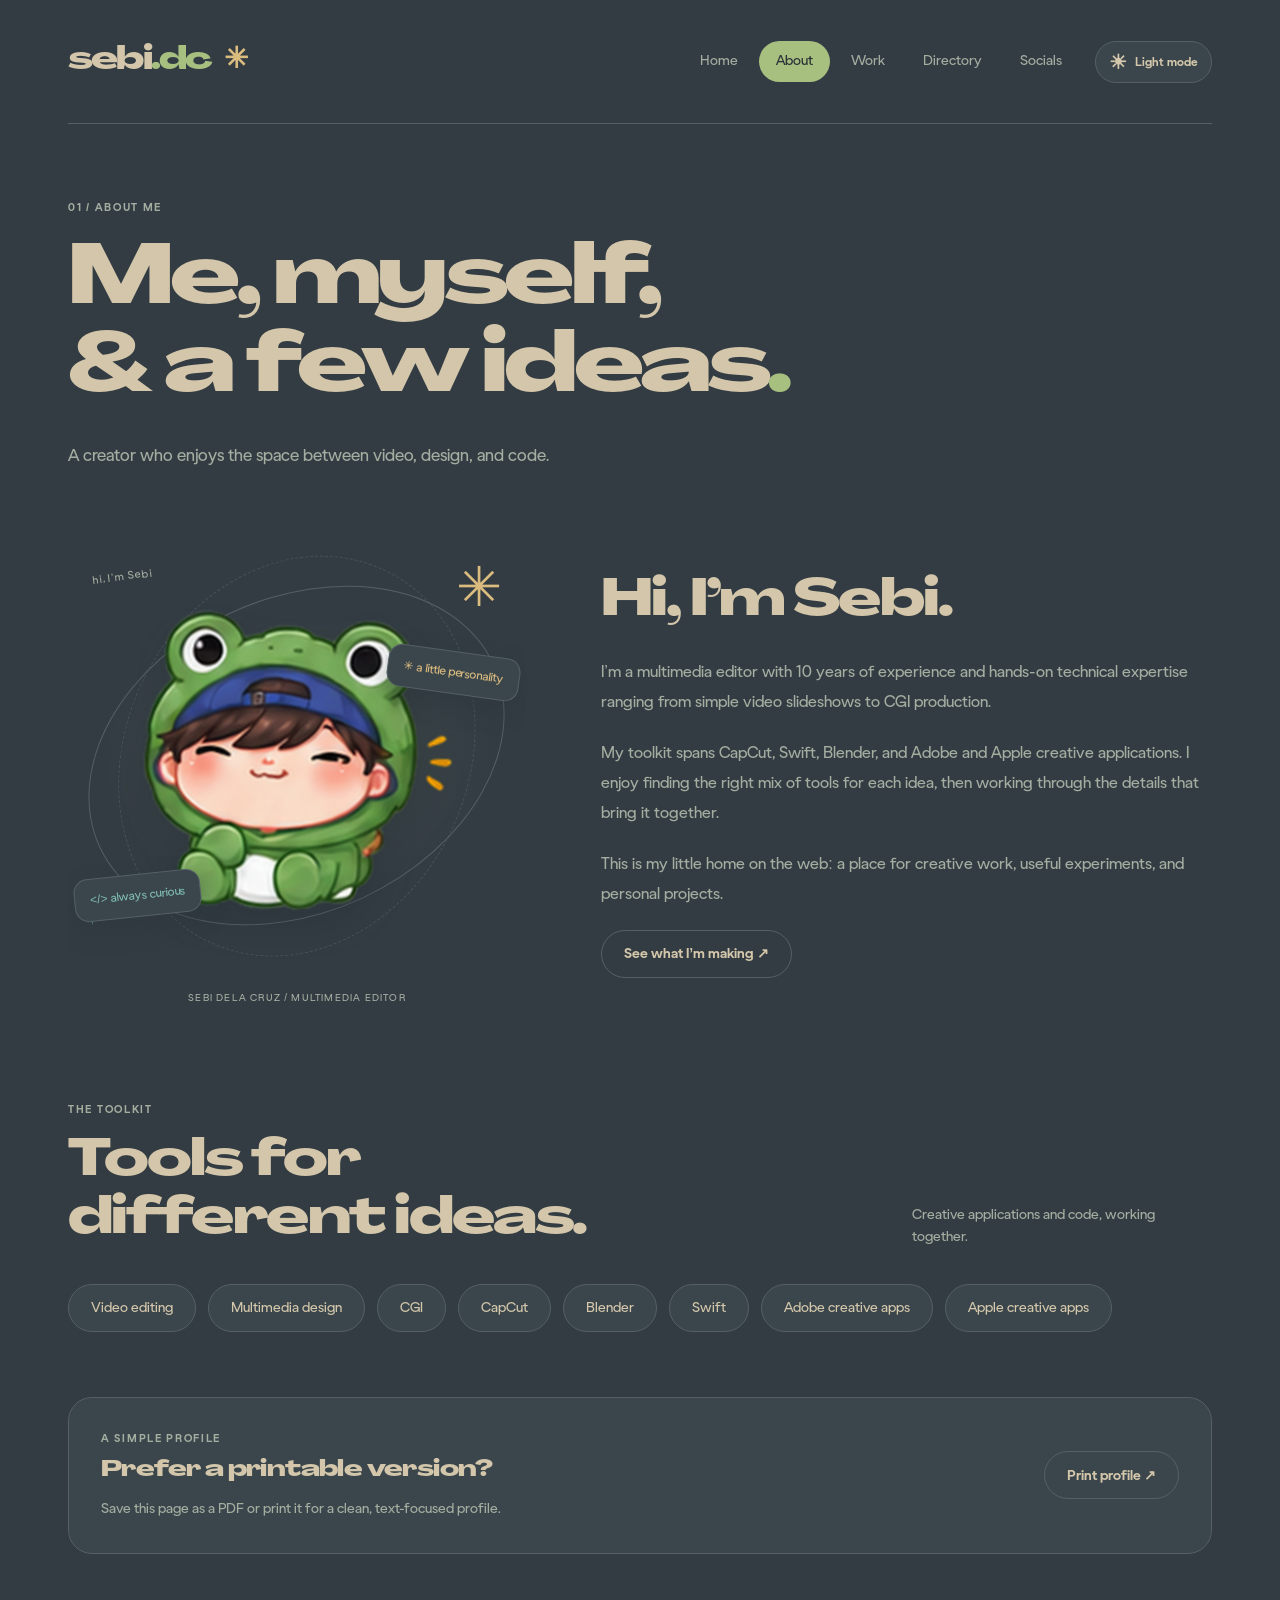
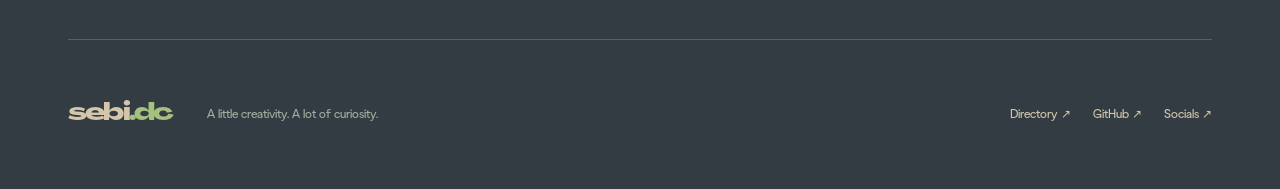
==== commit 104ac438: "Add animated home emojis and editable social usernames with SVG icons" ====
--- a/about/index.html
+++ b/about/index.html
@@ -1 +1 @@
-<!doctype html><html lang="en"><head><meta charset="utf-8"><meta name="viewport" content="width=device-width, initial-scale=1"><meta name="theme-color" content="#333c43"><meta name="description" content="Meet Sebi dela Cruz, a multimedia editor working across video, visual design, CGI, and code."><title>About — Sebi dela Cruz</title><link rel="canonical" href="https://sebidc.github.io/about/"><meta property="og:title" content="About — Sebi dela Cruz"><meta property="og:description" content="Meet Sebi dela Cruz, a multimedia editor working across video, visual design, CGI, and code."><meta property="og:type" content="website"><meta property="og:url" content="https://sebidc.github.io/about/"><meta property="og:image" content="https://sebidc.github.io/assets/images/sebi-camera.png"><script>(()=>{let theme='dark';try{if(localStorage.getItem('sebi-theme')==='light')theme='light'}catch{}document.documentElement.dataset.theme=theme;document.querySelector('meta[name="theme-color"]')?.setAttribute('content',theme==='light'?'#f2efdf':'#333c43')})();</script><link rel="icon" type="image/svg+xml" href="/assets/favicon.svg"><link rel="preload" href="/assets/fonts/agrandir-grand-heavy.woff2" as="font" type="font/woff2" crossorigin><link rel="stylesheet" href="/assets/style.css"><script src="/assets/site.js" defer></script></head><body class="page-about"><a class="skip-link" href="#main">Skip to content</a><div class="site-shell"><header class="site-header"><a class="wordmark" href="/" aria-label="Sebi home">sebi<span class="green">.dc</span><span class="wordmark-star" aria-hidden="true">✳</span></a><div class="header-actions"><nav aria-label="Main navigation"><a href="/" >Home</a><a href="/about/" aria-current="page">About</a><a href="/work/" >Work</a><a href="/directory/" >Directory</a><a href="/socials/" >Socials</a></nav><button class="theme-toggle" type="button" data-theme-toggle aria-label="Switch to light mode" title="Switch to light mode"><span class="theme-icon" aria-hidden="true">☀</span><span class="theme-label">Light mode</span></button></div></header><main id="main"><section class="page-intro"><p class="eyebrow">01 / ABOUT ME</p><h1>Me, myself,<br>& a few ideas<span class="green">.</span></h1><p class="intro-copy">A creator who enjoys the space between video, design, and code.</p></section><section class="about-layout"><div class="portrait-card"><div class="hero-art about-emoji-art"><div class="orbit orbit-one"></div><div class="orbit orbit-two"></div><span class="art-star star-one" aria-hidden="true">✳</span><span class="art-star star-two" aria-hidden="true">✦</span><div class="art-label label-top">hi, I’m Sebi</div><img class="hero-sticker" src="/assets/images/sebi-frog.png" alt="Sebi emoji wearing a green frog hood"><span class="floating-tag tag-video">✳ a little personality</span><span class="floating-tag tag-code">&lt;/&gt; always curious</span></div><span>sebi dela cruz / multimedia editor</span></div><div class="about-copy"><h2>Hi, I’m Sebi.</h2><p>I’m a multimedia editor with 10 years of experience and hands-on technical expertise ranging from simple video slideshows to CGI production.</p><p>My toolkit spans CapCut, Swift, Blender, and Adobe and Apple creative applications. I enjoy finding the right mix of tools for each idea, then working through the details that bring it together.</p><p>This is my little home on the web: a place for creative work, useful experiments, and personal projects.</p><a class="button secondary" href="/work/">See what I’m making ↗</a></div></section><section class="skills-section"><div class="section-heading"><div><p class="eyebrow">THE TOOLKIT</p><h2>Tools for<br>different ideas.</h2></div><p>Creative applications and code, working together.</p></div><div class="skill-tags"><span>Video editing</span><span>Multimedia design</span><span>CGI</span><span>CapCut</span><span>Blender</span><span>Swift</span><span>Adobe creative apps</span><span>Apple creative apps</span></div></section><section class="note-panel"><div><p class="eyebrow">A SIMPLE PROFILE</p><h3>Prefer a printable version?</h3><p>Save this page as a PDF or print it for a clean, text-focused profile.</p></div><button class="button secondary" type="button" data-print>Print profile ↗</button></section></main><footer><a class="wordmark" href="/">sebi<span class="green">.dc</span></a><p>A little creativity. A lot of curiosity.</p><div><a href="/directory/">Directory ↗</a><a href="https://github.com/sebidc" target="_blank" rel="noopener noreferrer">GitHub ↗</a><a href="/socials/">Socials ↗</a></div></footer></div></body></html>+<!doctype html><html lang="en"><head><meta charset="utf-8"><meta name="viewport" content="width=device-width, initial-scale=1"><meta name="theme-color" content="#333c43"><meta name="description" content="Meet Sebi dela Cruz, a multimedia editor working across video, visual design, CGI, and code."><title>About — Sebi dela Cruz</title><link rel="canonical" href="https://sebidc.github.io/about/"><meta property="og:title" content="About — Sebi dela Cruz"><meta property="og:description" content="Meet Sebi dela Cruz, a multimedia editor working across video, visual design, CGI, and code."><meta property="og:type" content="website"><meta property="og:url" content="https://sebidc.github.io/about/"><meta property="og:image" content="https://sebidc.github.io/assets/images/sebi-camera.png"><script>(()=>{let theme='dark';try{if(localStorage.getItem('sebi-theme')==='light')theme='light'}catch{}document.documentElement.dataset.theme=theme;document.querySelector('meta[name="theme-color"]')?.setAttribute('content',theme==='light'?'#f2efdf':'#333c43')})();</script><link rel="icon" type="image/svg+xml" href="/assets/favicon.svg"><link rel="preload" href="/assets/fonts/agrandir-grand-heavy.woff2" as="font" type="font/woff2" crossorigin><link rel="stylesheet" href="/assets/style.css"><script src="/assets/site.js" defer></script></head><body class="page-about"><a class="skip-link" href="#main">Skip to content</a><div class="site-shell"><header class="site-header"><a class="wordmark" href="/" aria-label="Sebi home">sebi<span class="green">.dc</span><span class="wordmark-star" aria-hidden="true">✳</span></a><div class="header-actions"><nav aria-label="Main navigation"><a href="/" >Home</a><a href="/about/" aria-current="page">About</a><a href="/work/" >Work</a><a href="/directory/" >Directory</a><a href="/socials/" >Socials</a></nav><button class="theme-toggle" type="button" data-theme-toggle aria-label="Switch to light mode" title="Switch to light mode"><span class="theme-icon" aria-hidden="true">☀</span><span class="theme-label">Light mode</span></button></div></header><main id="main"><section class="page-intro"><p class="eyebrow">01 / ABOUT ME</p><h1>Me, myself,<br>& a few ideas<span class="green">.</span></h1><p class="intro-copy">A creator who enjoys the space between video, design, and code.</p></section><section class="about-layout"><div class="portrait-card"><div class="hero-art about-emoji-art"><div class="orbit orbit-one"></div><div class="orbit orbit-two"></div><span class="art-star star-one" aria-hidden="true">✳</span><span class="art-star star-two" aria-hidden="true">✦</span><div class="art-label label-top">hi, I’m Sebi</div><button class="home-emoji hero-sticker" type="button" data-emoji-play aria-label="Animate Sebi in a frog hood"><img src="/assets/images/sebi-frog.png" alt=""></button><span class="floating-tag tag-video">✳ a little personality</span><span class="floating-tag tag-code">&lt;/&gt; always curious</span></div><span>sebi dela cruz / multimedia editor</span></div><div class="about-copy"><h2>Hi, I’m Sebi.</h2><p>I’m a multimedia editor with 10 years of experience and hands-on technical expertise ranging from simple video slideshows to CGI production.</p><p>My toolkit spans CapCut, Swift, Blender, and Adobe and Apple creative applications. I enjoy finding the right mix of tools for each idea, then working through the details that bring it together.</p><p>This is my little home on the web: a place for creative work, useful experiments, and personal projects.</p><a class="button secondary" href="/work/">See what I’m making ↗</a></div></section><section class="skills-section"><div class="section-heading"><div><p class="eyebrow">THE TOOLKIT</p><h2>Tools for<br>different ideas.</h2></div><p>Creative applications and code, working together.</p></div><div class="skill-tags"><span>Video editing</span><span>Multimedia design</span><span>CGI</span><span>CapCut</span><span>Blender</span><span>Swift</span><span>Adobe creative apps</span><span>Apple creative apps</span></div></section><section class="note-panel"><div><p class="eyebrow">A SIMPLE PROFILE</p><h3>Prefer a printable version?</h3><p>Save this page as a PDF or print it for a clean, text-focused profile.</p></div><button class="button secondary" type="button" data-print>Print profile ↗</button></section></main><footer><a class="wordmark" href="/">sebi<span class="green">.dc</span></a><p>A little creativity. A lot of curiosity.</p><div><a href="/directory/">Directory ↗</a><a href="https://github.com/sebidc" target="_blank" rel="noopener noreferrer">GitHub ↗</a><a href="/socials/">Socials ↗</a></div></footer></div></body></html>
--- a/assets/style.css
+++ b/assets/style.css
@@ -26,3 +26,11 @@
 @media(max-width:1000px){.header-actions{gap:10px}nav a{padding-inline:12px}}
 @media(max-width:700px){.site-header{display:grid;grid-template-columns:1fr auto;min-height:126px;gap:18px}.header-actions{display:contents}.site-header .wordmark{grid-column:1;grid-row:1}.site-header .theme-toggle{grid-column:2;grid-row:1}.site-header nav{grid-column:1/-1;grid-row:2}}
 @media(max-width:700px){.site-header nav{min-width:0}.site-header nav a{padding:8px 9px;font-size:11px}}
+
+.home-emoji{position:relative;display:block;border:0;padding:0;background:transparent;cursor:pointer;isolation:isolate;line-height:0;border-radius:18px}.home-emoji img{display:block;width:100%;height:auto;object-fit:contain;transform-origin:50% 85%}.home-emoji::after{content:"";position:absolute;inset:0;pointer-events:none;opacity:0;background:linear-gradient(110deg,transparent 32%,#ffffff15 40%,#ffffffbb 48%,#ffffffdd 50%,#ffffff30 56%,transparent 64%);background-size:300% 100%;background-position:100% 0;mask-image:var(--sticker-image);mask-size:contain;mask-position:center;mask-repeat:no-repeat;-webkit-mask-image:var(--sticker-image);-webkit-mask-size:contain;-webkit-mask-position:center;-webkit-mask-repeat:no-repeat;transform-origin:50% 85%}.home-emoji.celebrate img{animation:sticker-hop .75s ease-in-out}.home-emoji.celebrate::after{animation:sticker-hop .75s ease-in-out,sticker-shine .8s ease-in-out}
+@keyframes sticker-hop{0%,100%{transform:translateY(0) rotate(0) scale(1)}18%{transform:translateY(5px) rotate(-4deg) scale(1.04,.96)}42%{transform:translateY(-18px) rotate(6deg) scale(.98,1.04)}64%{transform:translateY(-5px) rotate(-5deg) scale(1.02)}82%{transform:translateY(2px) rotate(2deg) scale(1.02,.98)}}
+@keyframes sticker-shine{0%{opacity:0;background-position:100% 0}18%{opacity:.9}85%{opacity:.9}100%{opacity:0;background-position:0% 0}}
+@media(prefers-reduced-motion:reduce){.home-emoji.celebrate img,.home-emoji.celebrate::after{animation:none}}
+
+.hero-art .home-emoji{filter:none}.hero-art .home-emoji img{filter:drop-shadow(0 20px 20px #151e2233)}.about-emoji-art .home-emoji{width:80%;max-width:340px;transform:rotate(-5deg)}.about-emoji-art .home-emoji img{width:100%;max-width:none;margin:0;transform:none;max-height:340px}.social-icon{display:block;width:32px;height:32px;fill:currentColor;color:var(--green)}.social-card:nth-child(3n+2) .social-icon{color:var(--blue)}.social-card:nth-child(3n) .social-icon{color:var(--yellow)}.social-card h3{margin-bottom:6px}.social-username{font:12px/1.5 Gramatika,Arial,sans-serif;color:var(--muted);margin-bottom:18px;overflow-wrap:anywhere}.social-card{min-height:215px}.placeholder .social-icon{opacity:.85}
+@media(max-width:700px){.about-emoji-art .home-emoji img{max-height:290px}.social-card{min-height:190px}}
